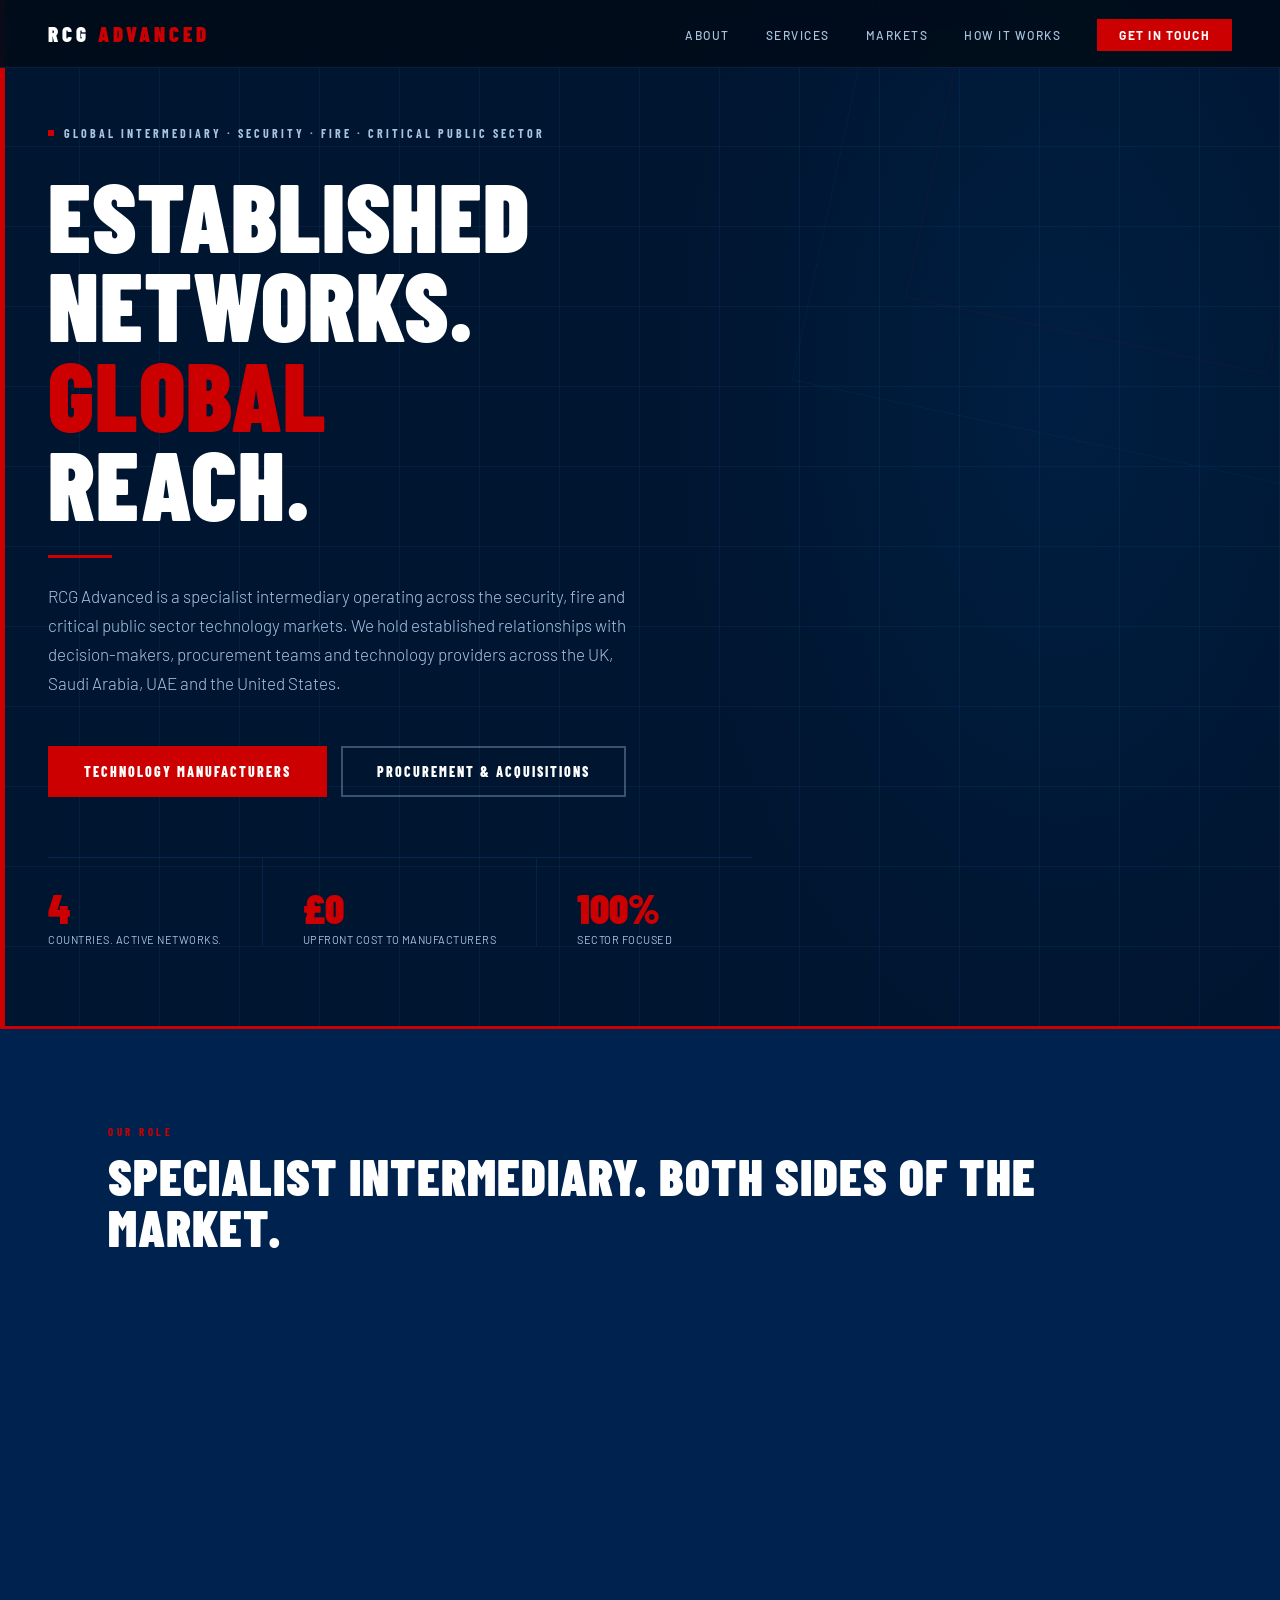
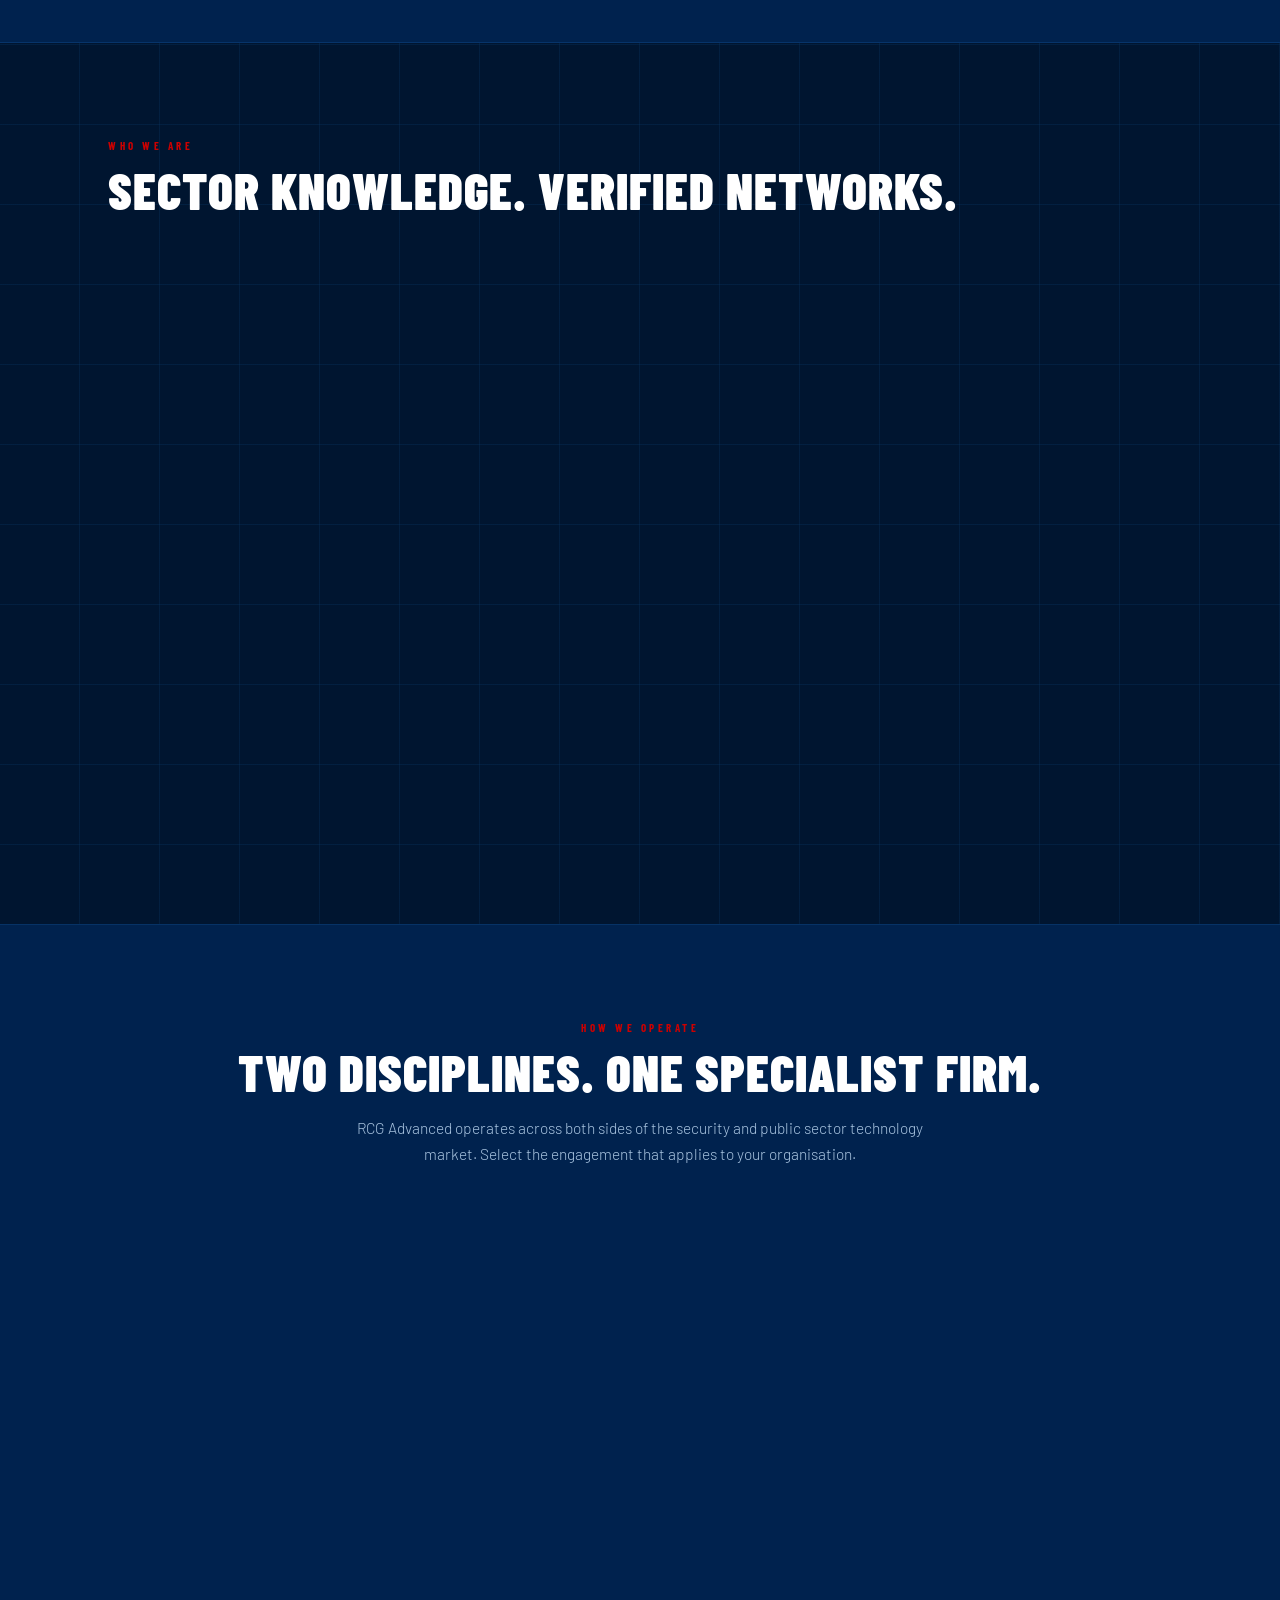
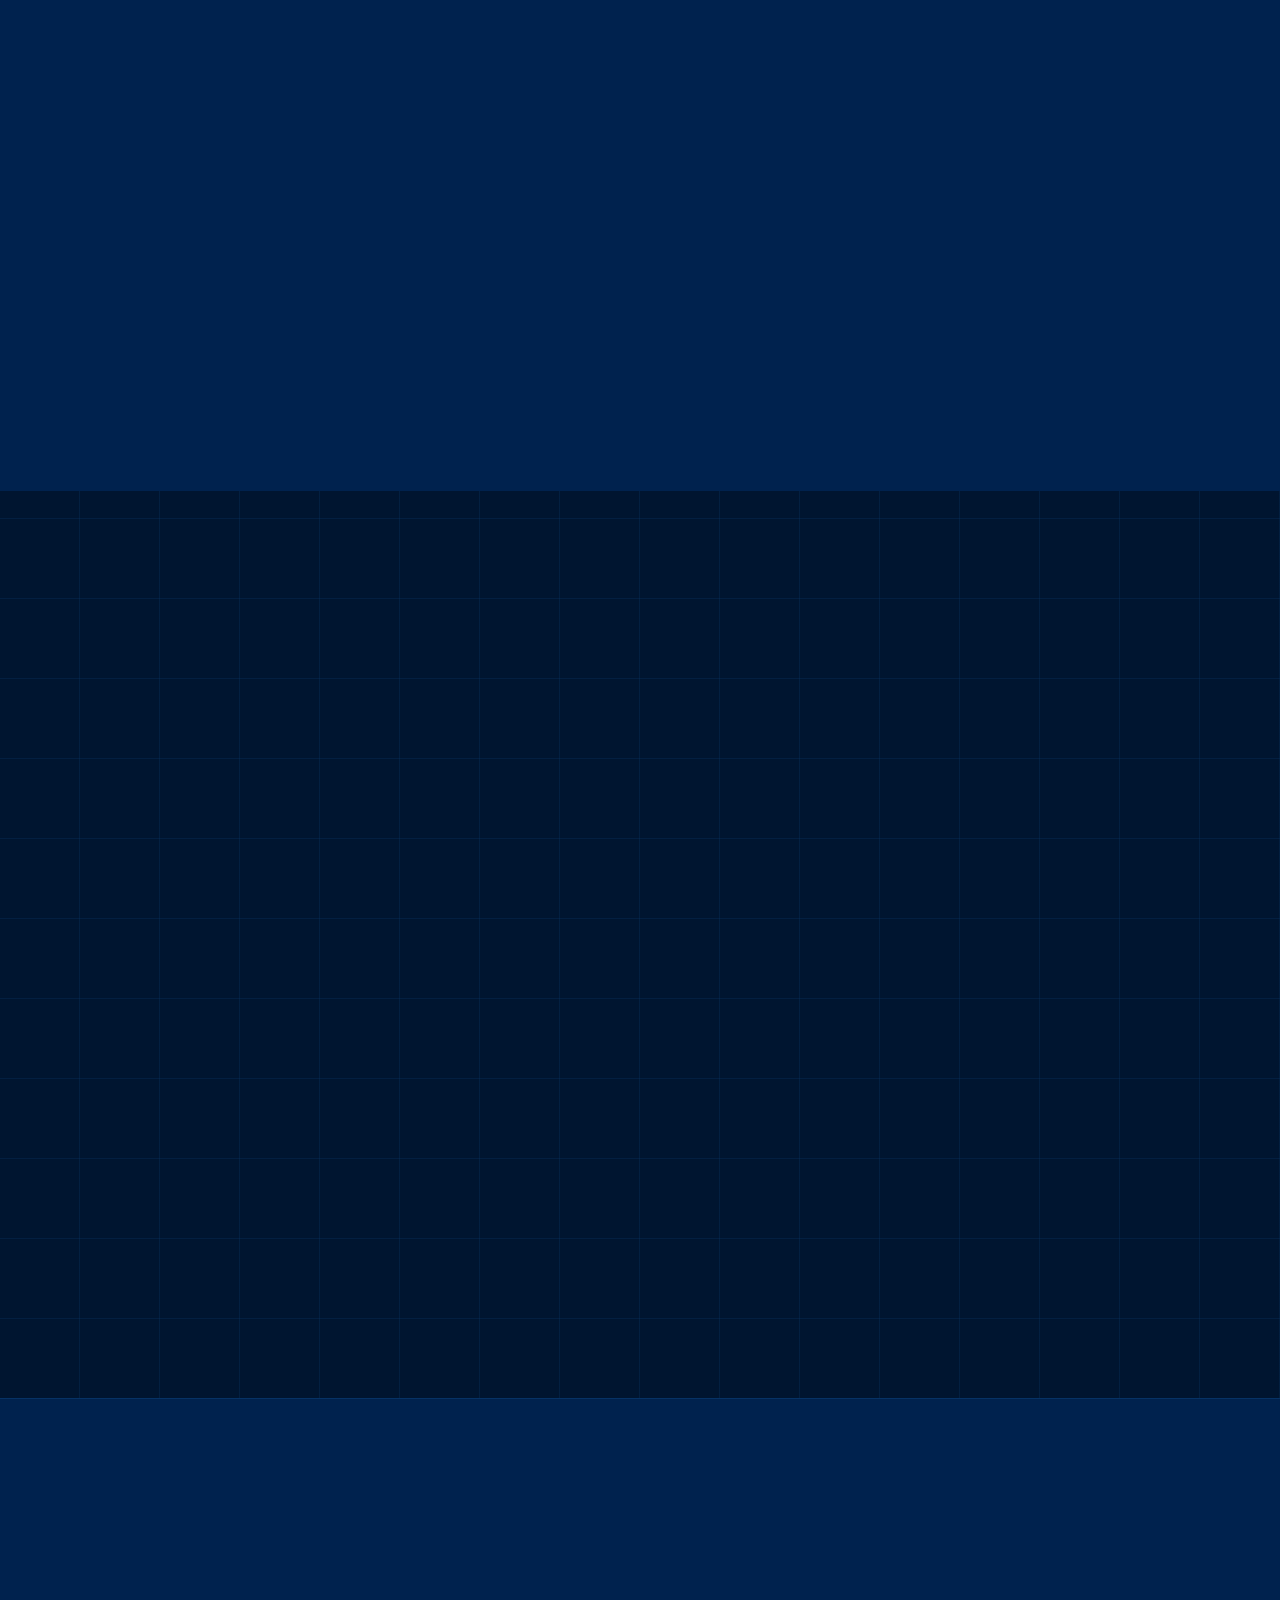
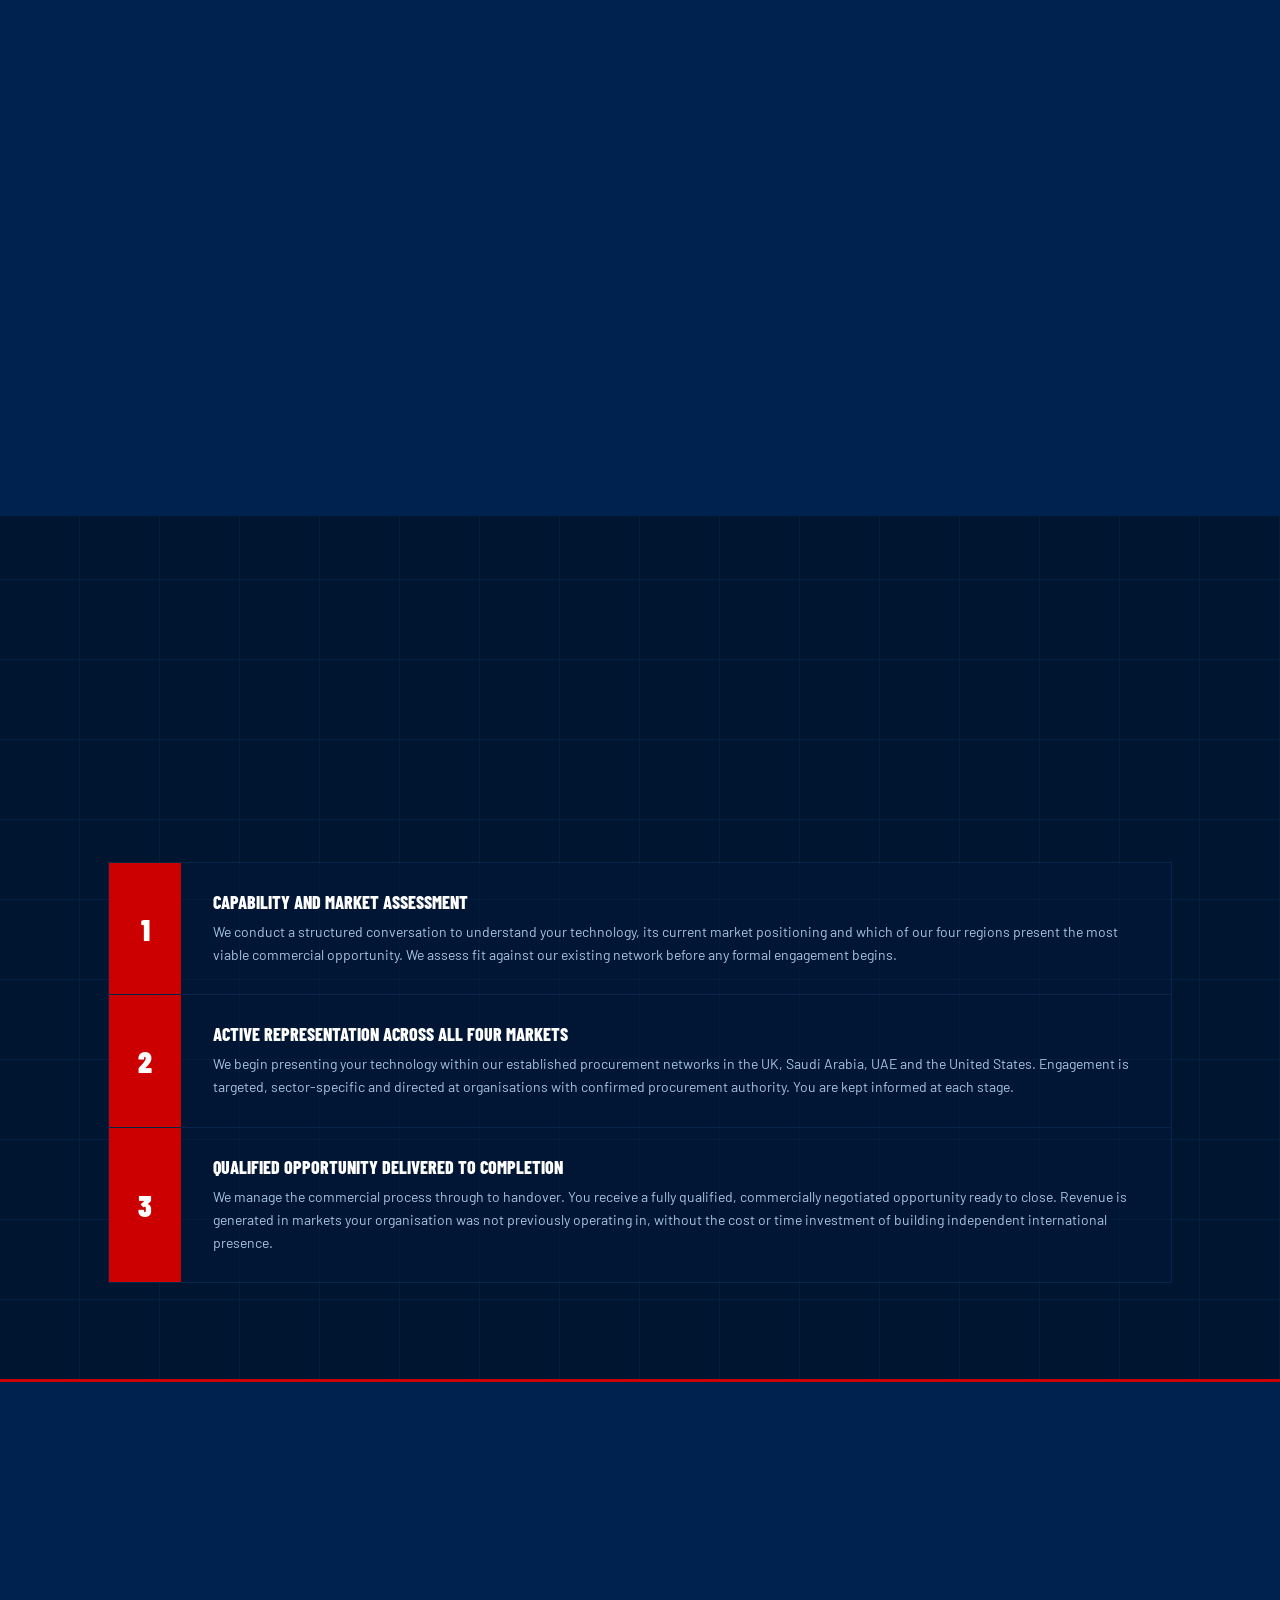
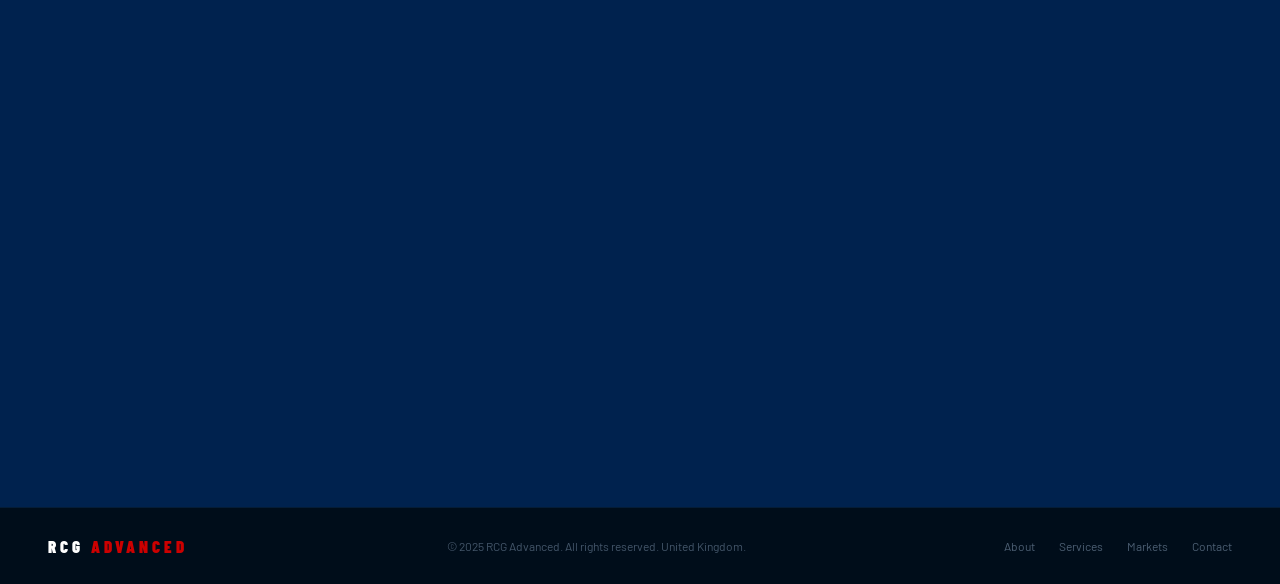
==== rcg-website/index.html @ c1bee882 "Add files via upload" ====
<!DOCTYPE html>
<html lang="en">
<head>
<meta charset="UTF-8">
<meta name="viewport" content="width=device-width, initial-scale=1.0">
<title>RCG Advanced — Homepage Preview</title>
<link rel="preconnect" href="https://fonts.googleapis.com">
<link href="https://fonts.googleapis.com/css2?family=Barlow+Condensed:wght@400;600;700;800;900&family=Barlow:ital,wght@0,300;0,400;0,500;0,600;1,300;1,400&display=swap" rel="stylesheet">
<style>
*, *::before, *::after { box-sizing: border-box; margin: 0; padding: 0; }
html { scroll-behavior: smooth; }
body {
  background: #001530;
  color: #fff;
  font-family: 'Barlow', sans-serif;
  font-weight: 400;
  overflow-x: hidden;
}

/* ─── GRID TEXTURE ─── */
.grid-bg {
  position: absolute; inset: 0; pointer-events: none; z-index: 0; overflow: hidden;
}
.grid-bg::before {
  content: '';
  position: absolute; inset: 0;
  background-image:
    repeating-linear-gradient(0deg, transparent, transparent 79px, rgba(10,58,107,0.28) 79px, rgba(10,58,107,0.28) 80px),
    repeating-linear-gradient(90deg, transparent, transparent 79px, rgba(10,58,107,0.28) 79px, rgba(10,58,107,0.28) 80px);
}

/* ─── NAV ─── */
nav {
  position: fixed; top: 0; left: 0; right: 0; z-index: 200;
  height: 68px;
  display: flex; align-items: center; justify-content: space-between;
  padding: 0 48px;
  background: rgba(0,12,26,0.92);
  backdrop-filter: blur(14px);
  border-bottom: 1px solid rgba(26,95,168,0.25);
}
.nav-logo {
  font-family: 'Barlow Condensed', sans-serif;
  font-weight: 900; font-size: 21px;
  letter-spacing: 4px; text-transform: uppercase;
  color: #fff; text-decoration: none;
}
.nav-logo em { color: #CC0000; font-style: normal; }
.nav-links { display: flex; gap: 36px; list-style: none; align-items: center; }
.nav-links a {
  color: #A8C4E0; font-size: 12px; font-weight: 500;
  letter-spacing: 1.5px; text-transform: uppercase;
  text-decoration: none; transition: color 0.2s;
}
.nav-links a:hover { color: #fff; }
.nav-links .cta-link {
  background: #CC0000; color: #fff !important;
  padding: 9px 22px; font-weight: 700;
  transition: background 0.2s !important;
}
.nav-links .cta-link:hover { background: #FF2020 !important; }

/* ─── HERO ─── */
#hero {
  position: relative; min-height: 100vh;
  display: flex; align-items: center;
  padding: 120px 48px 80px;
  overflow: hidden;
}
.hero-left-bar {
  position: absolute; top: 0; left: 0;
  width: 5px; height: 100%;
  background: #CC0000;
}
.hero-glow {
  position: absolute; top: -10%; right: -5%;
  width: 55%; height: 120%;
  background: radial-gradient(ellipse at 60% 40%, rgba(0,64,128,0.22) 0%, transparent 65%);
  pointer-events: none;
}
.hero-corner-box {
  position: absolute; top: -80px; right: -80px;
  width: 520px; height: 520px;
  border: 1px solid rgba(26,95,168,0.1);
  transform: rotate(12deg); pointer-events: none;
}
.hero-corner-box-2 {
  position: absolute; top: -30px; right: -30px;
  width: 370px; height: 370px;
  border: 1px solid rgba(204,0,0,0.09);
  transform: rotate(12deg); pointer-events: none;
}
.hero-content { position: relative; z-index: 2; max-width: 780px; }
.hero-eyebrow {
  display: inline-flex; align-items: center; gap: 10px;
  margin-bottom: 30px;
}
.eyebrow-dot { width: 6px; height: 6px; background: #CC0000; flex-shrink: 0; }
.eyebrow-text {
  font-family: 'Barlow Condensed', sans-serif;
  font-size: 12px; font-weight: 700;
  letter-spacing: 3px; text-transform: uppercase;
  color: #A8C4E0;
}
h1.hero-title {
  font-family: 'Barlow Condensed', sans-serif;
  font-weight: 900;
  font-size: clamp(56px, 7.5vw, 96px);
  line-height: 0.93; letter-spacing: 1px;
  text-transform: uppercase;
  margin-bottom: 28px;
}
h1.hero-title .accent { color: #CC0000; }
.hero-rule {
  width: 64px; height: 3px;
  background: #CC0000; margin-bottom: 24px;
}
.hero-sub {
  font-size: 17px; font-weight: 300;
  color: #A8C4E0; line-height: 1.7;
  max-width: 580px; margin-bottom: 48px;
}
.hero-ctas { display: flex; gap: 14px; flex-wrap: wrap; margin-bottom: 60px; }
.btn-red {
  background: #CC0000; color: #fff;
  padding: 15px 34px;
  font-family: 'Barlow Condensed', sans-serif;
  font-size: 14px; font-weight: 800;
  letter-spacing: 2px; text-transform: uppercase;
  text-decoration: none; display: inline-block;
  border: 2px solid #CC0000;
  transition: background 0.2s, transform 0.15s;
}
.btn-red:hover { background: #FF2020; border-color: #FF2020; transform: translateY(-2px); }
.btn-ghost {
  background: transparent; color: #fff;
  padding: 15px 34px;
  font-family: 'Barlow Condensed', sans-serif;
  font-size: 14px; font-weight: 800;
  letter-spacing: 2px; text-transform: uppercase;
  text-decoration: none; display: inline-block;
  border: 2px solid rgba(168,196,224,0.35);
  transition: border-color 0.2s, background 0.2s, transform 0.15s;
}
.btn-ghost:hover { border-color: #fff; background: rgba(255,255,255,0.06); transform: translateY(-2px); }
.hero-stats {
  display: flex; gap: 0;
  border-top: 1px solid rgba(26,95,168,0.25);
  padding-top: 0;
}
.hero-stat {
  padding: 28px 40px 0 0;
  margin-right: 40px;
  border-right: 1px solid rgba(26,95,168,0.2);
}
.hero-stat:last-child { border-right: none; }
.stat-val {
  font-family: 'Barlow Condensed', sans-serif;
  font-size: 42px; font-weight: 900;
  color: #CC0000; line-height: 1;
}
.stat-label {
  font-size: 11px; color: #A8C4E0;
  letter-spacing: 0.5px; margin-top: 5px;
  text-transform: uppercase;
}

/* ─── SECTION SHARED ─── */
section { position: relative; overflow: hidden; }
.wrap { max-width: 1160px; margin: 0 auto; padding: 96px 48px; position: relative; z-index: 2; }
.s-tag {
  font-family: 'Barlow Condensed', sans-serif;
  font-size: 11px; font-weight: 700;
  letter-spacing: 3.5px; text-transform: uppercase;
  color: #CC0000; margin-bottom: 12px;
}
.s-title {
  font-family: 'Barlow Condensed', sans-serif;
  font-weight: 900;
  font-size: clamp(34px, 4vw, 54px);
  line-height: 1; letter-spacing: 1px;
  text-transform: uppercase; margin-bottom: 18px;
}
.s-sub {
  font-size: 15.5px; font-weight: 300;
  color: #A8C4E0; line-height: 1.7;
  max-width: 620px;
}

/* ─── INTRO BAND ─── */
#intro {
  background: #00224E;
  border-top: 3px solid #CC0000;
  border-bottom: 1px solid rgba(26,95,168,0.3);
}
.intro-grid {
  display: grid; grid-template-columns: 1fr 1fr 1fr;
  gap: 0; margin-top: 48px;
}
.intro-block {
  padding: 0 40px 0 0;
  border-right: 1px solid rgba(26,95,168,0.2);
  margin-right: 40px;
}
.intro-block:last-child { border-right: none; margin-right: 0; padding-right: 0; }
.intro-block-num {
  font-family: 'Barlow Condensed', sans-serif;
  font-size: 11px; font-weight: 700;
  letter-spacing: 2px; color: #CC0000;
  margin-bottom: 10px;
}
.intro-block-title {
  font-family: 'Barlow Condensed', sans-serif;
  font-size: 19px; font-weight: 800;
  text-transform: uppercase; color: #fff;
  margin-bottom: 10px;
}
.intro-block-body {
  font-size: 14px; color: #A8C4E0; line-height: 1.7;
}

/* ─── WHO WE ARE ─── */
#about { background: #001530; }
.about-layout {
  display: grid; grid-template-columns: 1.1fr 0.9fr;
  gap: 72px; align-items: start; margin-top: 52px;
}
.about-body p {
  font-size: 15.5px; line-height: 1.8;
  color: #A8C4E0; margin-bottom: 20px;
}
.about-body p strong { color: #fff; font-weight: 600; }
.about-body .large-quote {
  font-family: 'Barlow Condensed', sans-serif;
  font-size: 26px; font-weight: 700;
  font-style: italic;
  color: #fff; line-height: 1.3;
  border-left: 4px solid #CC0000;
  padding-left: 20px; margin: 28px 0;
}
.about-pills { display: flex; flex-direction: column; gap: 14px; }
.pill {
  display: flex; align-items: center; gap: 0;
  background: rgba(0,32,80,0.55);
  border: 1px solid rgba(26,95,168,0.3);
  overflow: hidden;
}
.pill-bar { width: 5px; background: #CC0000; align-self: stretch; flex-shrink: 0; }
.pill-inner { padding: 16px 20px; }
.pill-title { font-size: 13px; font-weight: 700; color: #fff; margin-bottom: 4px; }
.pill-sub { font-size: 12px; color: #A8C4E0; line-height: 1.5; }

/* ─── AUDIENCE SPLIT ─── */
#audiences {
  background: #00224E;
  border-top: 1px solid rgba(26,95,168,0.25);
}
.audience-header { text-align: center; margin-bottom: 60px; }
.audience-header .s-sub { margin: 0 auto; text-align: center; }
.audience-cols {
  display: grid; grid-template-columns: 1fr 1fr; gap: 28px;
}
.aud-card {
  background: rgba(0,20,50,0.6);
  border: 1px solid rgba(26,95,168,0.3);
  position: relative; overflow: hidden;
  transition: border-color 0.3s, transform 0.25s;
}
.aud-card:hover { border-color: rgba(26,95,168,0.65); transform: translateY(-4px); }
.aud-card-top {
  padding: 36px 36px 28px;
  border-bottom: 1px solid rgba(26,95,168,0.2);
}
.aud-card-bar {
  position: absolute; top: 0; left: 0; right: 0;
  height: 4px; background: #CC0000;
}
.aud-label {
  font-family: 'Barlow Condensed', sans-serif;
  font-size: 10px; font-weight: 700;
  letter-spacing: 3px; text-transform: uppercase;
  color: #CC0000; margin-bottom: 12px;
}
.aud-title {
  font-family: 'Barlow Condensed', sans-serif;
  font-size: 30px; font-weight: 900;
  text-transform: uppercase; color: #fff;
  line-height: 1.05; margin-bottom: 14px;
}
.aud-desc { font-size: 14px; color: #A8C4E0; line-height: 1.7; }
.aud-card-bottom { padding: 28px 36px 36px; }
.aud-points { list-style: none; display: flex; flex-direction: column; gap: 12px; margin-bottom: 28px; }
.aud-points li {
  display: flex; gap: 12px; align-items: flex-start;
  font-size: 13.5px; color: #A8C4E0; line-height: 1.6;
}
.aud-points li::before {
  content: '';
  flex-shrink: 0; width: 5px; height: 5px;
  background: #CC0000; margin-top: 8px;
}
.aud-points li strong { color: #fff; font-weight: 600; }
.btn-red-sm {
  background: #CC0000; color: #fff;
  padding: 11px 26px;
  font-family: 'Barlow Condensed', sans-serif;
  font-size: 13px; font-weight: 800;
  letter-spacing: 2px; text-transform: uppercase;
  text-decoration: none; display: inline-block;
  transition: background 0.2s;
}
.btn-red-sm:hover { background: #FF2020; }

/* ─── COMPARISON ─── */
#compare { background: #001530; }
.compare-wrap { margin-top: 52px; }
.compare-head {
  display: grid; grid-template-columns: 1fr 1fr 1fr;
  border: 1px solid rgba(26,95,168,0.3);
  border-bottom: none;
}
.ch { padding: 14px 24px;
  font-family: 'Barlow Condensed', sans-serif;
  font-size: 13px; font-weight: 800;
  letter-spacing: 1px; text-transform: uppercase;
  border-right: 1px solid rgba(26,95,168,0.2);
}
.ch:last-child { border-right: none; }
.ch-blank  { background: rgba(0,20,50,0.4); }
.ch-direct { background: rgba(110,0,0,0.4); }
.ch-rcg    { background: rgba(0,48,100,0.6); }
.compare-row {
  display: grid; grid-template-columns: 1fr 1fr 1fr;
  border: 1px solid rgba(26,95,168,0.2);
  border-top: none;
}
.compare-row:nth-child(even) .cc { background: rgba(0,16,40,0.35); }
.cc {
  padding: 15px 24px;
  font-size: 13px; line-height: 1.55;
  border-right: 1px solid rgba(26,95,168,0.12);
  display: flex; align-items: center; gap: 10px;
  transition: background 0.15s;
}
.cc:last-child { border-right: none; }
.cc.topic   { color: #fff; font-weight: 600; font-size: 12.5px; }
.cc.bad     { color: #F08080; }
.cc.good    { color: #7DD87D; }
.x-icon     { color: #CC4444; font-size: 14px; font-weight: 900; flex-shrink: 0; }
.ok-icon    { color: #44AA55; font-size: 14px; font-weight: 900; flex-shrink: 0; }
.compare-footer {
  background: #CC0000;
  padding: 14px 24px;
  font-family: 'Barlow Condensed', sans-serif;
  font-size: 13px; font-weight: 700;
  font-style: italic; color: #fff;
  text-align: center;
  letter-spacing: 0.5px;
}

/* ─── MARKETS ─── */
#markets { background: #00224E; border-top: 1px solid rgba(26,95,168,0.25); }
.markets-row {
  display: grid; grid-template-columns: repeat(4,1fr); gap: 20px;
  margin-top: 52px;
}
.mkt {
  background: rgba(0,20,50,0.55);
  border: 1px solid rgba(26,95,168,0.28);
  padding: 32px 22px; text-align: center;
  position: relative; overflow: hidden;
  transition: border-color 0.3s, transform 0.25s;
}
.mkt:hover { border-color: rgba(26,95,168,0.6); transform: translateY(-5px); }
.mkt-line {
  position: absolute; top: 0; left: 0; right: 0; height: 3px;
}
.mkt.uk  .mkt-line { background: #CC0000; }
.mkt.sa  .mkt-line { background: #D4A017; }
.mkt.uae .mkt-line { background: #00A896; }
.mkt.us  .mkt-line { background: #4472C4; }
.mkt-flag { font-size: 42px; margin-bottom: 14px; display: block; }
.mkt-name {
  font-family: 'Barlow Condensed', sans-serif;
  font-size: 15px; font-weight: 900;
  letter-spacing: 2px; text-transform: uppercase;
  color: #fff; margin-bottom: 8px;
}
.mkt-rule { width: 36px; height: 2px; margin: 0 auto 16px; }
.mkt.uk  .mkt-rule { background: #CC0000; }
.mkt.sa  .mkt-rule { background: #D4A017; }
.mkt.uae .mkt-rule { background: #00A896; }
.mkt.us  .mkt-rule { background: #4472C4; }
.mkt-stat {
  font-size: 22px; font-weight: 800;
  font-family: 'Barlow Condensed', sans-serif;
  color: #fff; margin-bottom: 4px;
}
.mkt-stat-label { font-size: 11px; color: #A8C4E0; margin-bottom: 16px; }
.mkt-items { list-style: none; display: flex; flex-direction: column; gap: 7px; }
.mkt-items li { font-size: 11.5px; color: #A8C4E0; line-height: 1.45; }

/* ─── HOW IT WORKS ─── */
#how { background: #001530; }
.how-tabs {
  display: flex; gap: 0;
  border: 1px solid rgba(26,95,168,0.35);
  width: fit-content; margin-top: 40px; margin-bottom: 48px;
}
.how-tab {
  padding: 12px 30px;
  font-family: 'Barlow Condensed', sans-serif;
  font-size: 13px; font-weight: 800;
  letter-spacing: 2px; text-transform: uppercase;
  background: transparent; color: #A8C4E0;
  border: none; cursor: pointer;
  transition: background 0.2s, color 0.2s;
}
.how-tab.active { background: #CC0000; color: #fff; }
.how-tab:not(.active):hover { background: rgba(26,95,168,0.2); color: #fff; }
.how-panel { display: none; }
.how-panel.active { display: flex; flex-direction: column; gap: 0; }
.how-step {
  display: flex; align-items: stretch;
  border: 1px solid rgba(26,95,168,0.22);
  border-top: none; transition: border-color 0.2s;
}
.how-step:first-child { border-top: 1px solid rgba(26,95,168,0.22); }
.how-step:hover { border-color: rgba(26,95,168,0.5); }
.how-step-num {
  width: 72px; flex-shrink: 0;
  background: #CC0000;
  display: flex; align-items: center; justify-content: center;
  font-family: 'Barlow Condensed', sans-serif;
  font-size: 30px; font-weight: 900; color: #fff;
}
.how-step-body {
  padding: 28px 32px;
  background: rgba(0,24,58,0.45); flex: 1;
}
.how-step-title {
  font-family: 'Barlow Condensed', sans-serif;
  font-size: 18px; font-weight: 800;
  text-transform: uppercase; color: #fff;
  margin-bottom: 7px;
}
.how-step-text { font-size: 14px; color: #A8C4E0; line-height: 1.65; }

/* ─── CONTACT STRIP ─── */
#contact {
  background: #00224E;
  border-top: 3px solid #CC0000;
}
.contact-inner {
  display: grid; grid-template-columns: 1fr 1fr;
  gap: 80px; align-items: start;
}
.contact-left h2 {
  font-family: 'Barlow Condensed', sans-serif;
  font-size: 44px; font-weight: 900;
  text-transform: uppercase; line-height: 1;
  margin-bottom: 16px;
}
.contact-left p {
  font-size: 15px; color: #A8C4E0;
  line-height: 1.7; margin-bottom: 28px;
  max-width: 420px;
}
.contact-detail {
  display: flex; gap: 12px; align-items: center;
  margin-bottom: 10px; font-size: 14px; color: #A8C4E0;
}
.contact-detail strong { color: #fff; font-weight: 600; min-width: 52px; }
.contact-detail a { color: #A8C4E0; text-decoration: none; }
.contact-detail a:hover { color: #fff; }
.contact-form { display: flex; flex-direction: column; gap: 14px; }
.form-row { display: grid; grid-template-columns: 1fr 1fr; gap: 14px; }
label {
  display: block;
  font-size: 10px; font-weight: 700;
  letter-spacing: 2px; text-transform: uppercase;
  color: #A8C4E0; margin-bottom: 6px;
}
input, select, textarea {
  width: 100%;
  background: rgba(0,20,50,0.7);
  border: 1px solid rgba(26,95,168,0.35);
  color: #fff; padding: 12px 16px;
  font-family: 'Barlow', sans-serif; font-size: 14px;
  outline: none; transition: border-color 0.2s;
}
input:focus, select:focus, textarea:focus { border-color: rgba(26,95,168,0.75); }
select { appearance: none; cursor: pointer; }
select option { background: #001530; }
textarea { resize: vertical; min-height: 100px; }
.form-submit {
  background: #CC0000; color: #fff; border: none; cursor: pointer;
  padding: 14px 36px;
  font-family: 'Barlow Condensed', sans-serif;
  font-size: 14px; font-weight: 800;
  letter-spacing: 2px; text-transform: uppercase;
  transition: background 0.2s; align-self: flex-start;
  margin-top: 4px;
}
.form-submit:hover { background: #FF2020; }
.form-note { font-size: 11px; color: rgba(168,196,224,0.5); line-height: 1.5; margin-top: 2px; }

/* ─── FOOTER ─── */
footer {
  background: #000D1A;
  border-top: 1px solid rgba(26,95,168,0.2);
  padding: 28px 48px;
  display: flex; align-items: center; justify-content: space-between;
  flex-wrap: wrap; gap: 16px;
}
.footer-logo {
  font-family: 'Barlow Condensed', sans-serif;
  font-weight: 900; font-size: 17px;
  letter-spacing: 4px; color: #fff;
}
.footer-logo em { color: #CC0000; font-style: normal; }
.footer-copy { font-size: 12px; color: rgba(168,196,224,0.4); }
.footer-links { display: flex; gap: 24px; }
.footer-links a { font-size: 12px; color: rgba(168,196,224,0.45); text-decoration: none; }
.footer-links a:hover { color: #A8C4E0; }

/* ─── SCROLL REVEAL ─── */
.reveal { opacity: 0; transform: translateY(24px); transition: opacity 0.6s ease, transform 0.6s ease; }
.reveal.in { opacity: 1; transform: translateY(0); }
.d1 { transition-delay: 0.08s; }
.d2 { transition-delay: 0.16s; }
.d3 { transition-delay: 0.24s; }
.d4 { transition-delay: 0.32s; }
.d5 { transition-delay: 0.40s; }

/* ─── RESPONSIVE ─── */
@media (max-width: 900px) {
  nav { padding: 0 20px; }
  .nav-links { display: none; }
  .wrap { padding: 64px 24px; }
  .about-layout, .contact-inner { grid-template-columns: 1fr; gap: 40px; }
  .audience-cols { grid-template-columns: 1fr; }
  .compare-head, .compare-row { font-size: 12px; }
  .markets-row { grid-template-columns: 1fr 1fr; }
  .intro-grid { grid-template-columns: 1fr; gap: 32px; }
  .form-row { grid-template-columns: 1fr; }
  .hero-stats { gap: 0; flex-wrap: wrap; }
  .hero-stat { padding: 20px 24px 0 0; margin-right: 24px; }
}
</style>
</head>
<body>

<!-- NAV -->
<nav>
  <a href="#hero" class="nav-logo">RCG <em>ADVANCED</em></a>
  <ul class="nav-links">
    <li><a href="#about">About</a></li>
    <li><a href="#audiences">Services</a></li>
    <li><a href="#markets">Markets</a></li>
    <li><a href="#how">How It Works</a></li>
    <li><a href="#contact" class="cta-link">Get In Touch</a></li>
  </ul>
</nav>

<!-- ═══ HERO ═══════════════════════════════════════════════════════════════ -->
<section id="hero">
  <div class="grid-bg"></div>
  <div class="hero-left-bar"></div>
  <div class="hero-glow"></div>
  <div class="hero-corner-box"></div>
  <div class="hero-corner-box-2"></div>
  <div class="hero-content">
    <div class="hero-eyebrow">
      <div class="eyebrow-dot"></div>
      <span class="eyebrow-text">Global Intermediary · Security · Fire · Critical Public Sector</span>
    </div>
    <h1 class="hero-title">
      ESTABLISHED<br>
      NETWORKS.<br>
      <span class="accent">GLOBAL</span><br>
      REACH.
    </h1>
    <div class="hero-rule"></div>
    <p class="hero-sub">
      RCG Advanced is a specialist intermediary operating across the security, fire and critical public sector technology markets. We hold established relationships with decision-makers, procurement teams and technology providers across the UK, Saudi Arabia, UAE and the United States.
    </p>
    <div class="hero-ctas">
      <a href="#audiences" class="btn-red">Technology Manufacturers</a>
      <a href="#audiences" class="btn-ghost">Procurement &amp; Acquisitions</a>
    </div>
    <div class="hero-stats">
      <div class="hero-stat">
        <div class="stat-val">4</div>
        <div class="stat-label">Countries. Active Networks.</div>
      </div>
      <div class="hero-stat">
        <div class="stat-val">£0</div>
        <div class="stat-label">Upfront Cost to Manufacturers</div>
      </div>
      <div class="hero-stat">
        <div class="stat-val">100%</div>
        <div class="stat-label">Sector Focused</div>
      </div>
    </div>
  </div>
</section>

<!-- ═══ INTRO BAND ═══════════════════════════════════════════════════════════ -->
<section id="intro">
  <div class="wrap">
    <div class="s-tag">Our Role</div>
    <div class="s-title">Specialist Intermediary. Both Sides of the Market.</div>
    <div class="intro-grid">
      <div class="intro-block reveal">
        <div class="intro-block-num">01</div>
        <div class="intro-block-title">Technology Manufacturers</div>
        <div class="intro-block-body">We take your product into established procurement networks across four countries. Commission only, no upfront cost. You gain qualified access to markets that typically take years to penetrate independently. We carry the cost of entry. You receive the revenue.</div>
      </div>
      <div class="intro-block reveal d1">
        <div class="intro-block-num">02</div>
        <div class="intro-block-title">Procurement and Acquisitions</div>
        <div class="intro-block-body">We provide independent technology intelligence for organisations procuring in the security, fire and critical public sector space. We source from a vetted global network, provide comparative analysis and negotiate commercial terms. You make the final decision with complete visibility of the market.</div>
      </div>
      <div class="intro-block reveal d2">
        <div class="intro-block-num">03</div>
        <div class="intro-block-title">This Sector Only</div>
        <div class="intro-block-body">Security, fire and rescue, emergency services and critical public sector infrastructure. These are not adjacent markets we serve on the side. They are the only markets we operate in. Our networks, our knowledge and our commercial relationships are built entirely within this space.</div>
      </div>
    </div>
  </div>
</section>

<!-- ═══ ABOUT ═══════════════════════════════════════════════════════════════ -->
<section id="about">
  <div class="grid-bg"></div>
  <div class="wrap">
    <div class="s-tag">Who We Are</div>
    <div class="s-title">Sector Knowledge. Verified Networks.</div>
    <div class="about-layout">
      <div class="about-body reveal">
        <p>
          <strong>RCG Advanced is a specialist technology intermediary</strong> operating exclusively within the security, fire, emergency services and critical public sector markets. We maintain active commercial relationships with procurement decision-makers, technology manufacturers and government-adjacent organisations across the United Kingdom, Saudi Arabia, the UAE and the United States.
        </p>
        <div class="large-quote">
          "Access to these markets is not built through advertising. It is built through trust, sector knowledge and years of relationship development."
        </div>
        <p>
          Procurement in this sector operates differently. Decisions involve compliance obligations, security classifications and extended approval chains. Buyers do not respond to cold product pitches. Vendors do not gain access through standard distribution. Understanding these dynamics is fundamental to operating effectively here.
        </p>
        <p>
          We exist at this intersection. Our role is to move qualified technology through established networks efficiently, representing the interests of both sides throughout the commercial process.
        </p>
      </div>
      <div class="about-pills reveal d1">
        <div class="pill">
          <div class="pill-bar"></div>
          <div class="pill-inner">
            <div class="pill-title">No Upfront Commercial Risk</div>
            <div class="pill-sub">Technology manufacturers engage on a pure commission basis. We carry the cost of market entry.</div>
          </div>
        </div>
        <div class="pill">
          <div class="pill-bar"></div>
          <div class="pill-inner">
            <div class="pill-title">Four Countries. Established Access.</div>
            <div class="pill-sub">UK, Saudi Arabia, UAE and the United States. Active commercial networks in all four, maintained and developed continuously.</div>
          </div>
        </div>
        <div class="pill">
          <div class="pill-bar"></div>
          <div class="pill-inner">
            <div class="pill-title">Exclusive Sector Focus</div>
            <div class="pill-sub">Security, fire, emergency services and critical public sector. Every relationship, every contact, every engagement is within this space.</div>
          </div>
        </div>
        <div class="pill">
          <div class="pill-bar"></div>
          <div class="pill-inner">
            <div class="pill-title">Commercial Negotiation Included</div>
            <div class="pill-sub">We negotiate on behalf of buyers using multi-market volume leverage. Procurement teams receive terms that are not available through direct vendor engagement.</div>
          </div>
        </div>
      </div>
    </div>
  </div>
</section>

<!-- ═══ AUDIENCES ═════════════════════════════════════════════════════════════ -->
<section id="audiences">
  <div class="wrap">
    <div class="audience-header">
      <div class="s-tag">How We Operate</div>
      <div class="s-title">Two Disciplines. One Specialist Firm.</div>
      <p class="s-sub">RCG Advanced operates across both sides of the security and public sector technology market. Select the engagement that applies to your organisation.</p>
    </div>
    <div class="audience-cols">

      <!-- PARTNER CARD -->
      <div class="aud-card reveal">
        <div class="aud-card-bar"></div>
        <div class="aud-card-top">
          <div class="aud-label">Technology Manufacturers</div>
          <div class="aud-title">Market Access<br>Without the Cost</div>
          <div class="aud-desc">
            We introduce your technology to qualified procurement contacts across four countries using established sector networks. Engagement is commission only. No upfront fees, no retainers, no exclusivity. You receive access to markets that typically require years of relationship development to penetrate independently.
          </div>
        </div>
        <div class="aud-card-bottom">
          <ul class="aud-points">
            <li><strong>Commission-only engagement.</strong> No commercial outlay until a transaction completes.</li>
            <li><strong>Four-country coverage from the outset.</strong> UK, Saudi Arabia, UAE and the United States. All active, all networked.</li>
            <li><strong>Qualified introductions only.</strong> We engage organisations that have verified procurement authority and sector fit.</li>
            <li><strong>Continuous active representation.</strong> Your technology is presented within our established networks on an ongoing basis, not on request.</li>
            <li><strong>No exclusivity required.</strong> Your existing sales operation continues without restriction.</li>
          </ul>
          <a href="#contact" class="btn-red-sm">Discuss Representation</a>
        </div>
      </div>

      <!-- BUYER CARD -->
      <div class="aud-card reveal d1">
        <div class="aud-card-bar"></div>
        <div class="aud-card-top">
          <div class="aud-label">Procurement &amp; Acquisitions</div>
          <div class="aud-title">Independent Intelligence.<br>Negotiated Terms.</div>
          <div class="aud-desc">
            We provide procurement teams with independent technology intelligence, comparative market analysis and commercial negotiation across the security, fire and critical public sector space. You receive structured recommendations from a verified global network, with terms negotiated on your behalf.
          </div>
        </div>
        <div class="aud-card-bottom">
          <ul class="aud-points">
            <li><strong>No vendor affiliation.</strong> We carry no product obligation and receive no manufacturer incentive to recommend one solution over another.</li>
            <li><strong>Commercially negotiated pricing.</strong> We leverage multi-market volume to secure terms that are not accessible through direct procurement.</li>
            <li><strong>Verified technology.</strong> Every solution we present has been assessed for operational capability, commercial stability and sector suitability.</li>
            <li><strong>Fully managed process.</strong> From requirements definition through to contract execution and delivery. Single point of accountability throughout.</li>
            <li><strong>Global technology access.</strong> Solutions operating in four markets, including technology not yet available through conventional UK or regional supply chains.</li>
          </ul>
          <a href="#contact" class="btn-red-sm">Submit a Requirement</a>
        </div>
      </div>

    </div>
  </div>
</section>

<!-- ═══ COMPARISON ════════════════════════════════════════════════════════════ -->
<section id="compare">
  <div class="grid-bg"></div>
  <div class="wrap">
    <div class="s-tag reveal">Direct vs. Intermediary</div>
    <div class="s-title reveal">The Commercial Case for Independent Representation</div>
    <p class="s-sub reveal" style="margin-bottom:0;">For procurement teams in this sector, the difference between direct vendor engagement and working through an independent intermediary is not marginal.</p>
    <div class="compare-wrap reveal d1">
      <div class="compare-head">
        <div class="ch ch-blank"></div>
        <div class="ch ch-direct">Direct Vendor Engagement</div>
        <div class="ch ch-rcg">Through RCG Advanced</div>
      </div>
      <div class="compare-row">
        <div class="cc topic">Commercial Terms</div>
        <div class="cc bad"><span class="x-icon">✗</span> Published list pricing. No leverage to negotiate.</div>
        <div class="cc good"><span class="ok-icon">✓</span> Multi-market volume negotiation. Improved terms not available through direct procurement.</div>
      </div>
      <div class="compare-row">
        <div class="cc topic">Representation</div>
        <div class="cc bad"><span class="x-icon">✗</span> Vendor's commercial team operates in the vendor's interest.</div>
        <div class="cc good"><span class="ok-icon">✓</span> We act in the buyer's interest throughout. Our obligation is to the outcome, not the sale.</div>
      </div>
      <div class="compare-row">
        <div class="cc topic">Market Intelligence</div>
        <div class="cc bad"><span class="x-icon">✗</span> Single-vendor perspective. No comparative view of available solutions.</div>
        <div class="cc good"><span class="ok-icon">✓</span> Cross-market analysis across a verified network of four countries. Full comparative view.</div>
      </div>
      <div class="compare-row">
        <div class="cc topic">Process Management</div>
        <div class="cc bad"><span class="x-icon">✗</span> Procurement team carries the full burden of evaluation, compliance and negotiation.</div>
        <div class="cc good"><span class="ok-icon">✓</span> Fully managed from requirements definition to contract execution. Single point of accountability.</div>
      </div>
      <div class="compare-row">
        <div class="cc topic">Post-Contract</div>
        <div class="cc bad"><span class="x-icon">✗</span> Accountability diminishes after signature. Escalation goes to a vendor support function.</div>
        <div class="cc good"><span class="ok-icon">✓</span> We remain the point of escalation. Our reputation is tied to every introduction we make.</div>
      </div>
      <div class="compare-footer">Independent representation. Negotiated commercial terms. Fully managed process. No additional cost to the procurement organisation.</div>
    </div>
  </div>
</section>

<!-- ═══ MARKETS ═══════════════════════════════════════════════════════════════ -->
<section id="markets">
  <div class="wrap">
    <div class="s-tag reveal">Where We Operate</div>
    <div class="s-title reveal">Four Countries. Active Commercial Networks.</div>
    <p class="s-sub reveal" style="margin-bottom:0;">Our relationships in each market are not theoretical. They are maintained through continuous engagement with procurement contacts, government-adjacent organisations and security technology operators across all four regions.</p>
    <div class="markets-row">
      <div class="mkt uk reveal">
        <div class="mkt-line"></div>
        <span class="mkt-flag">🇬🇧</span>
        <div class="mkt-name">United Kingdom</div>
        <div class="mkt-rule"></div>
        <div class="mkt-stat">£8.9B</div>
        <div class="mkt-stat-label">Private Security Market</div>
        <ul class="mkt-items">
          <li>10,665 licensed security operators</li>
          <li>46 fire and rescue services</li>
          <li>Home market. Deepest network.</li>
        </ul>
      </div>
      <div class="mkt sa reveal d1">
        <div class="mkt-line"></div>
        <span class="mkt-flag">🇸🇦</span>
        <div class="mkt-name">Saudi Arabia</div>
        <div class="mkt-rule"></div>
        <div class="mkt-stat">SAR 35B</div>
        <div class="mkt-stat-label">Public Safety Investment</div>
        <ul class="mkt-items">
          <li>Vision 2030 infrastructure programme</li>
          <li>Major government procurement cycles</li>
          <li>High-value public safety contracts</li>
        </ul>
      </div>
      <div class="mkt uae reveal d2">
        <div class="mkt-line"></div>
        <span class="mkt-flag">🇦🇪</span>
        <div class="mkt-name">UAE</div>
        <div class="mkt-rule"></div>
        <div class="mkt-stat">AED 23B</div>
        <div class="mkt-stat-label">Security and Smart Infrastructure</div>
        <ul class="mkt-items">
          <li>Dubai and Abu Dhabi smart city projects</li>
          <li>Major emergency services investment</li>
          <li>Critical infrastructure development</li>
        </ul>
      </div>
      <div class="mkt us reveal d3">
        <div class="mkt-line"></div>
        <span class="mkt-flag">🇺🇸</span>
        <div class="mkt-name">United States</div>
        <div class="mkt-rule"></div>
        <div class="mkt-stat">$55B</div>
        <div class="mkt-stat-label">Commercial Security Market</div>
        <ul class="mkt-items">
          <li>15,000+ private security operators</li>
          <li>Fast-moving adoption environment</li>
          <li>Insurance and compliance driven</li>
        </ul>
      </div>
    </div>
  </div>
</section>

<!-- ═══ HOW IT WORKS ══════════════════════════════════════════════════════════ -->
<section id="how">
  <div class="grid-bg"></div>
  <div class="wrap">
    <div class="s-tag reveal">Engagement Process</div>
    <div class="s-title reveal">How We Work</div>
    <p class="s-sub reveal">Structured, transparent and built around a defined outcome from the first conversation.</p>
    <div class="how-tabs reveal d1">
      <button class="how-tab active" onclick="switchTab('partners')">Technology Manufacturers</button>
      <button class="how-tab" onclick="switchTab('buyers')">Procurement &amp; Acquisitions</button>
    </div>

    <div id="tab-partners" class="how-panel active">
      <div class="how-step">
        <div class="how-step-num">1</div>
        <div class="how-step-body">
          <div class="how-step-title">Capability and Market Assessment</div>
          <div class="how-step-text">We conduct a structured conversation to understand your technology, its current market positioning and which of our four regions present the most viable commercial opportunity. We assess fit against our existing network before any formal engagement begins.</div>
        </div>
      </div>
      <div class="how-step">
        <div class="how-step-num">2</div>
        <div class="how-step-body">
          <div class="how-step-title">Active Representation Across All Four Markets</div>
          <div class="how-step-text">We begin presenting your technology within our established procurement networks in the UK, Saudi Arabia, UAE and the United States. Engagement is targeted, sector-specific and directed at organisations with confirmed procurement authority. You are kept informed at each stage.</div>
        </div>
      </div>
      <div class="how-step">
        <div class="how-step-num">3</div>
        <div class="how-step-body">
          <div class="how-step-title">Qualified Opportunity Delivered to Completion</div>
          <div class="how-step-text">We manage the commercial process through to handover. You receive a fully qualified, commercially negotiated opportunity ready to close. Revenue is generated in markets your organisation was not previously operating in, without the cost or time investment of building independent international presence.</div>
        </div>
      </div>
    </div>

    <div id="tab-buyers" class="how-panel">
      <div class="how-step">
        <div class="how-step-num">1</div>
        <div class="how-step-body">
          <div class="how-step-title">Requirements Definition</div>
          <div class="how-step-text">We conduct a structured intake to establish your operational requirement, compliance environment, procurement constraints and timeline. This is not a sales conversation. It is the foundation of a properly scoped technology search.</div>
        </div>
      </div>
      <div class="how-step">
        <div class="how-step-num">2</div>
        <div class="how-step-body">
          <div class="how-step-title">Market Search and Independent Analysis</div>
          <div class="how-step-text">We search our verified network across four countries, assess the available solutions against your defined requirement and provide a structured comparative analysis. Every option presented has been assessed for operational capability, financial stability and sector suitability. You receive an independent view, not a curated sales list.</div>
        </div>
      </div>
      <div class="how-step">
        <div class="how-step-num">3</div>
        <div class="how-step-body">
          <div class="how-step-title">Commercial Negotiation and Contract Management</div>
          <div class="how-step-text">We negotiate commercial terms on your behalf using cross-market volume leverage that direct procurement cannot replicate. Once terms are agreed, we manage the contract process and remain the point of accountability through to operational delivery and beyond.</div>
        </div>
      </div>
    </div>

  </div>
</section>

<!-- ═══ CONTACT ════════════════════════════════════════════════════════════════ -->
<section id="contact">
  <div class="wrap">
    <div class="contact-inner">
      <div class="contact-left reveal">
        <div class="s-tag">Make an Enquiry</div>
        <h2>BEGIN AN<br>ENGAGEMENT</h2>
        <p>Whether you are a technology manufacturer seeking access to established procurement networks, or an organisation with a defined technology requirement, the process begins with a direct conversation. Submit your details and we will respond within one business day.</p>
        <div class="contact-detail">
          <strong>Email</strong>
          <a href="/cdn-cgi/l/email-protection#197a6b78707e596b7a7e787d6f78777a7c7d377a7674"><span class="__cf_email__" data-cfemail="cfacbdaea6a88fbdaca8aeabb9aea1acaaabe1aca0a2">[email&#160;protected]</span></a>
        </div>
        <div class="contact-detail">
          <strong>Web</strong>
          <span>rcgadvanced.com</span>
        </div>
        <div class="contact-detail">
          <strong>Based</strong>
          <span>United Kingdom</span>
        </div>
      </div>
      <div class="contact-form reveal d1">
        <div class="form-row">
          <div>
            <label>First Name</label>
            <input type="text" placeholder="First name">
          </div>
          <div>
            <label>Last Name</label>
            <input type="text" placeholder="Last name">
          </div>
        </div>
        <div>
          <label>Email Address</label>
          <input type="email" placeholder="your@organisation.com">
        </div>
        <div>
          <label>Organisation</label>
          <input type="text" placeholder="Organisation name">
        </div>
        <div>
          <label>Nature of Enquiry</label>
          <select>
            <option value="">Select</option>
            <option>Technology manufacturer seeking market representation</option>
            <option>Procurement or acquisitions requirement</option>
            <option>Other</option>
          </select>
        </div>
        <div>
          <label>Brief Description of Your Requirement</label>
          <textarea placeholder="Outline your technology, operational requirement or the nature of your enquiry..."></textarea>
        </div>
        <button class="form-submit">Submit Enquiry</button>
        <p class="form-note">All enquiries are responded to within one business day. Your information is held in strict confidence and will not be shared with any third party.</p>
      </div>
    </div>
  </div>
</section>

<!-- ═══ FOOTER ════════════════════════════════════════════════════════════════ -->
<footer>
  <div class="footer-logo">RCG <em>ADVANCED</em></div>
  <div class="footer-copy">© 2025 RCG Advanced. All rights reserved. United Kingdom.</div>
  <div class="footer-links">
    <a href="#about">About</a>
    <a href="#audiences">Services</a>
    <a href="#markets">Markets</a>
    <a href="#contact">Contact</a>
  </div>
</footer>

<script data-cfasync="false" src="/cdn-cgi/scripts/5c5dd728/cloudflare-static/email-decode.min.js"></script><script>
// Tab toggle
function switchTab(tab) {
  document.querySelectorAll('.how-tab').forEach(t => t.classList.remove('active'));
  document.querySelectorAll('.how-panel').forEach(p => p.classList.remove('active'));
  document.getElementById('tab-' + tab).classList.add('active');
  event.target.classList.add('active');
}

// Scroll reveal
const observer = new
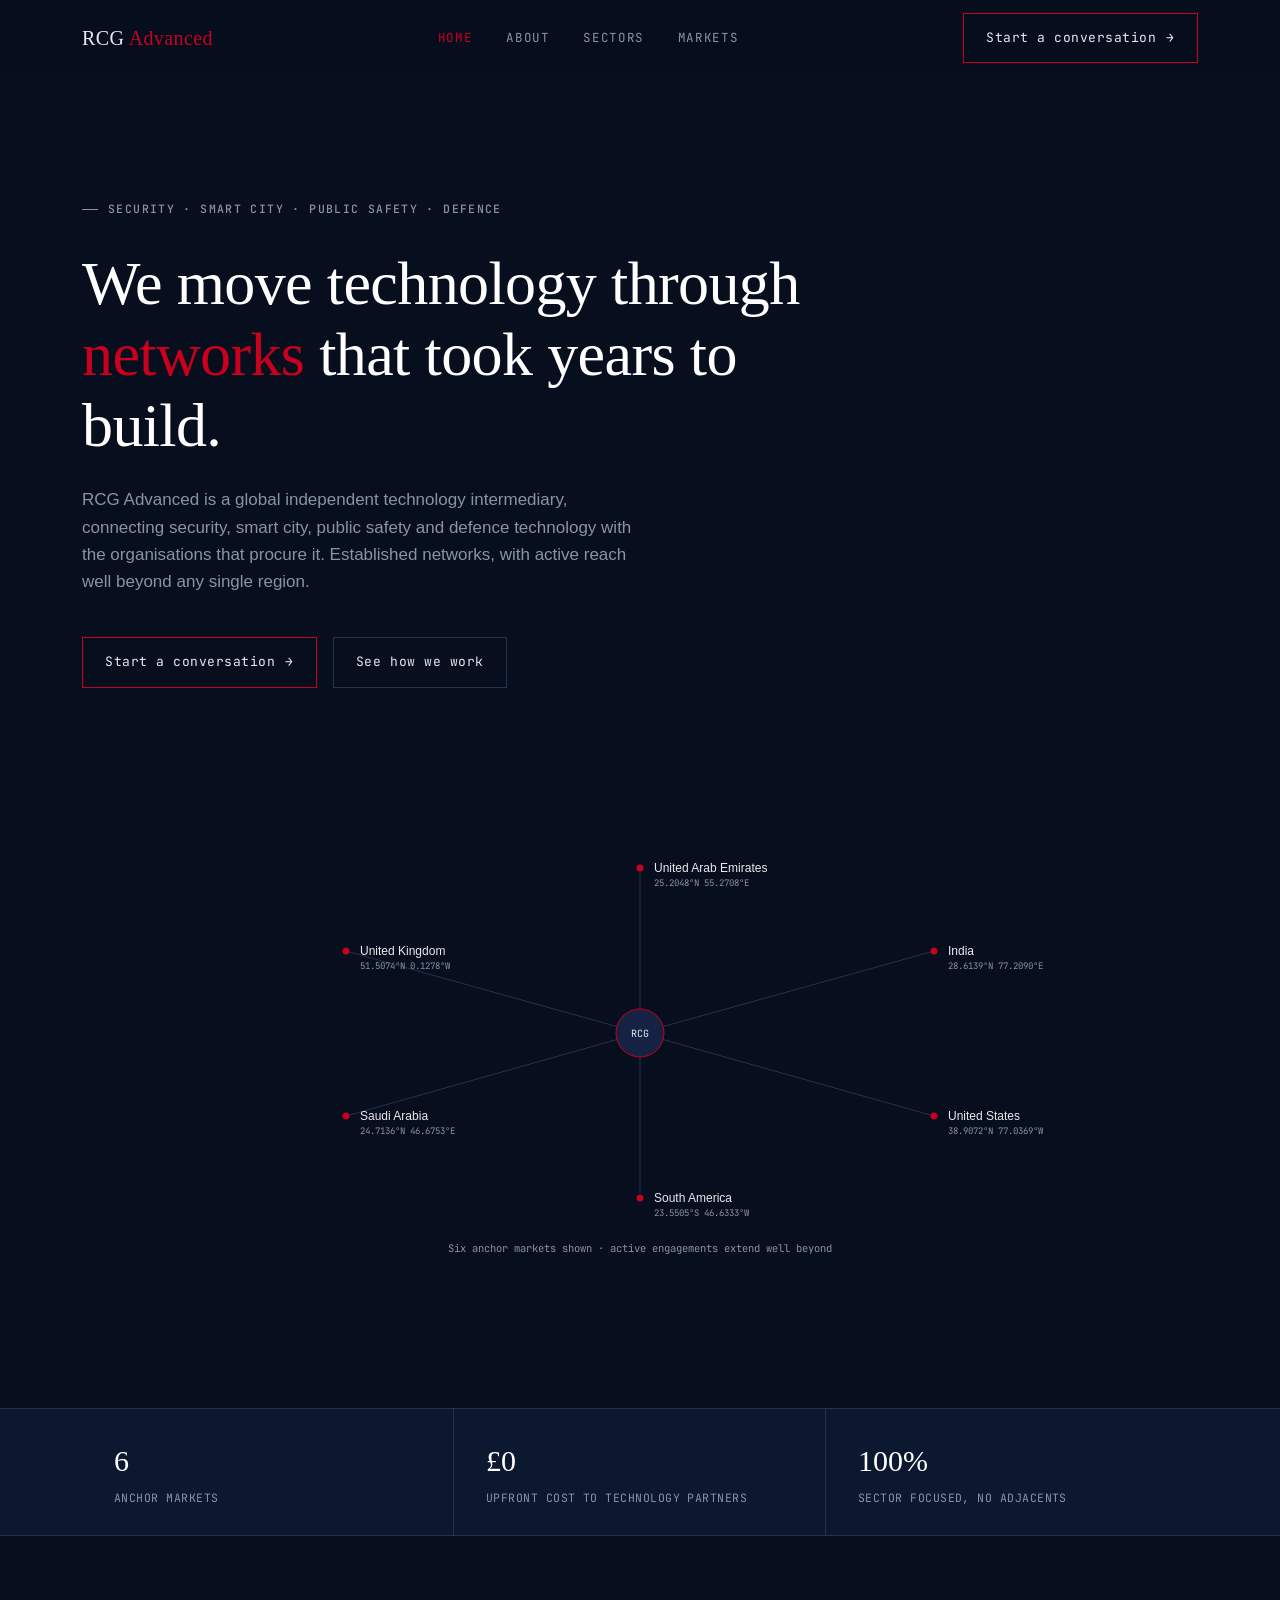
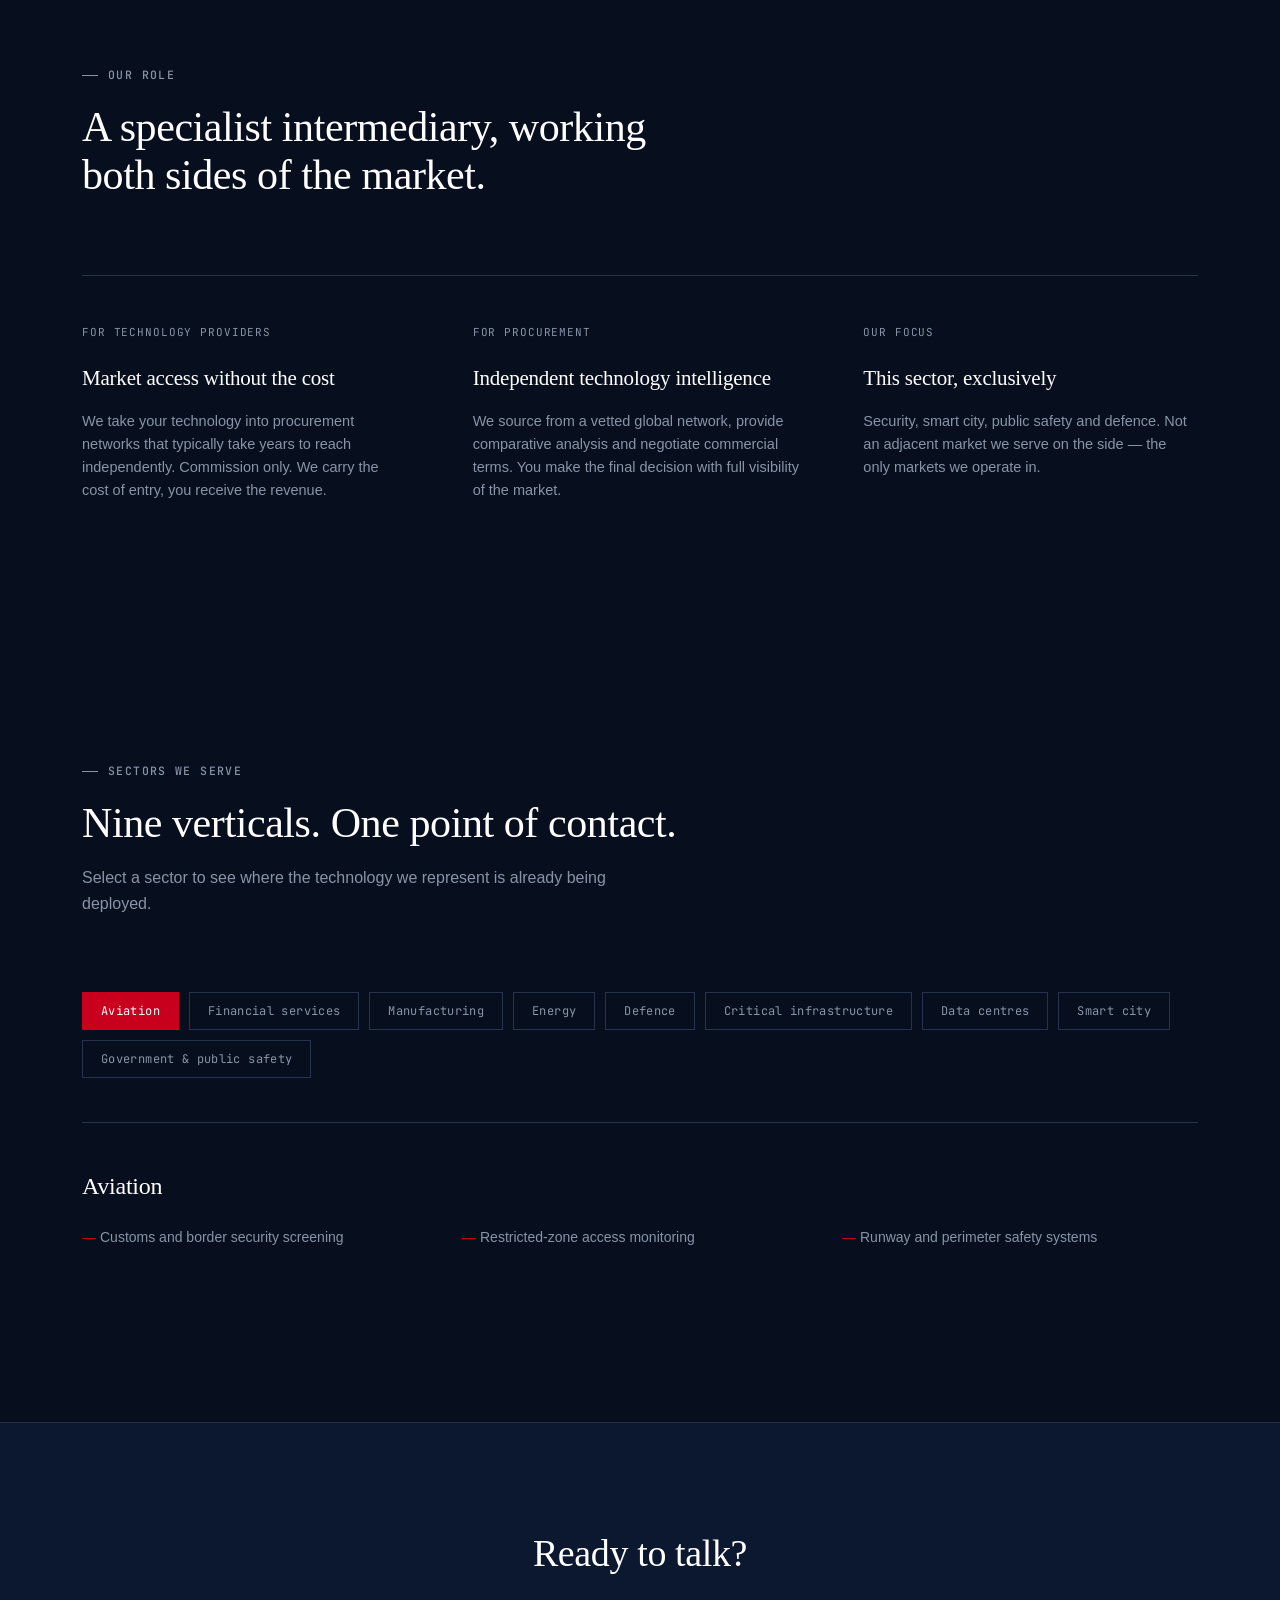
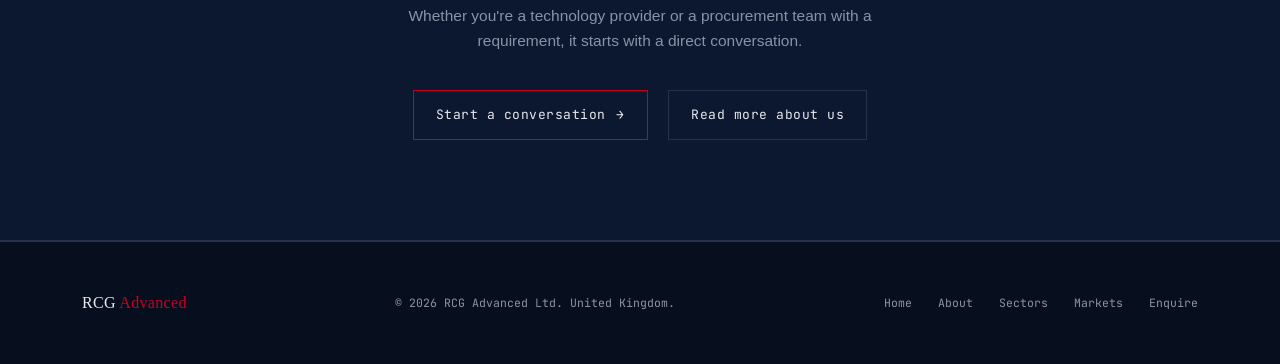
==== commit 57e9207d: "Add files via upload" ====
--- a/rcg-website/index.html
+++ b/rcg-website/index.html
@@ -1,998 +1,221 @@
 <!DOCTYPE html>
 <html lang="en">
 <head>
-<meta charset="UTF-8">
-<meta name="viewport" content="width=device-width, initial-scale=1.0">
-<title>RCG Advanced — Homepage Preview</title>
+<meta charset="UTF-8" />
+<meta name="viewport" content="width=device-width, initial-scale=1.0" />
+<title>RCG Advanced — Global Technology Intermediary for Security, Smart City, Public Safety &amp; Defence</title>
+<meta name="description" content="RCG Advanced is a global independent technology intermediary for security, smart city, public safety and defence organisations, anchored in six core markets." />
 <link rel="preconnect" href="https://fonts.googleapis.com">
-<link href="https://fonts.googleapis.com/css2?family=Barlow+Condensed:wght@400;600;700;800;900&family=Barlow:ital,wght@0,300;0,400;0,500;0,600;1,300;1,400&display=swap" rel="stylesheet">
-<style>
-*, *::before, *::after { box-sizing: border-box; margin: 0; padding: 0; }
-html { scroll-behavior: smooth; }
-body {
-  background: #001530;
-  color: #fff;
-  font-family: 'Barlow', sans-serif;
-  font-weight: 400;
-  overflow-x: hidden;
-}
-
-/* ─── GRID TEXTURE ─── */
-.grid-bg {
-  position: absolute; inset: 0; pointer-events: none; z-index: 0; overflow: hidden;
-}
-.grid-bg::before {
-  content: '';
-  position: absolute; inset: 0;
-  background-image:
-    repeating-linear-gradient(0deg, transparent, transparent 79px, rgba(10,58,107,0.28) 79px, rgba(10,58,107,0.28) 80px),
-    repeating-linear-gradient(90deg, transparent, transparent 79px, rgba(10,58,107,0.28) 79px, rgba(10,58,107,0.28) 80px);
-}
-
-/* ─── NAV ─── */
-nav {
-  position: fixed; top: 0; left: 0; right: 0; z-index: 200;
-  height: 68px;
-  display: flex; align-items: center; justify-content: space-between;
-  padding: 0 48px;
-  background: rgba(0,12,26,0.92);
-  backdrop-filter: blur(14px);
-  border-bottom: 1px solid rgba(26,95,168,0.25);
-}
-.nav-logo {
-  font-family: 'Barlow Condensed', sans-serif;
-  font-weight: 900; font-size: 21px;
-  letter-spacing: 4px; text-transform: uppercase;
-  color: #fff; text-decoration: none;
-}
-.nav-logo em { color: #CC0000; font-style: normal; }
-.nav-links { display: flex; gap: 36px; list-style: none; align-items: center; }
-.nav-links a {
-  color: #A8C4E0; font-size: 12px; font-weight: 500;
-  letter-spacing: 1.5px; text-transform: uppercase;
-  text-decoration: none; transition: color 0.2s;
-}
-.nav-links a:hover { color: #fff; }
-.nav-links .cta-link {
-  background: #CC0000; color: #fff !important;
-  padding: 9px 22px; font-weight: 700;
-  transition: background 0.2s !important;
-}
-.nav-links .cta-link:hover { background: #FF2020 !important; }
-
-/* ─── HERO ─── */
-#hero {
-  position: relative; min-height: 100vh;
-  display: flex; align-items: center;
-  padding: 120px 48px 80px;
-  overflow: hidden;
-}
-.hero-left-bar {
-  position: absolute; top: 0; left: 0;
-  width: 5px; height: 100%;
-  background: #CC0000;
-}
-.hero-glow {
-  position: absolute; top: -10%; right: -5%;
-  width: 55%; height: 120%;
-  background: radial-gradient(ellipse at 60% 40%, rgba(0,64,128,0.22) 0%, transparent 65%);
-  pointer-events: none;
-}
-.hero-corner-box {
-  position: absolute; top: -80px; right: -80px;
-  width: 520px; height: 520px;
-  border: 1px solid rgba(26,95,168,0.1);
-  transform: rotate(12deg); pointer-events: none;
-}
-.hero-corner-box-2 {
-  position: absolute; top: -30px; right: -30px;
-  width: 370px; height: 370px;
-  border: 1px solid rgba(204,0,0,0.09);
-  transform: rotate(12deg); pointer-events: none;
-}
-.hero-content { position: relative; z-index: 2; max-width: 780px; }
-.hero-eyebrow {
-  display: inline-flex; align-items: center; gap: 10px;
-  margin-bottom: 30px;
-}
-.eyebrow-dot { width: 6px; height: 6px; background: #CC0000; flex-shrink: 0; }
-.eyebrow-text {
-  font-family: 'Barlow Condensed', sans-serif;
-  font-size: 12px; font-weight: 700;
-  letter-spacing: 3px; text-transform: uppercase;
-  color: #A8C4E0;
-}
-h1.hero-title {
-  font-family: 'Barlow Condensed', sans-serif;
-  font-weight: 900;
-  font-size: clamp(56px, 7.5vw, 96px);
-  line-height: 0.93; letter-spacing: 1px;
-  text-transform: uppercase;
-  margin-bottom: 28px;
-}
-h1.hero-title .accent { color: #CC0000; }
-.hero-rule {
-  width: 64px; height: 3px;
-  background: #CC0000; margin-bottom: 24px;
-}
-.hero-sub {
-  font-size: 17px; font-weight: 300;
-  color: #A8C4E0; line-height: 1.7;
-  max-width: 580px; margin-bottom: 48px;
-}
-.hero-ctas { display: flex; gap: 14px; flex-wrap: wrap; margin-bottom: 60px; }
-.btn-red {
-  background: #CC0000; color: #fff;
-  padding: 15px 34px;
-  font-family: 'Barlow Condensed', sans-serif;
-  font-size: 14px; font-weight: 800;
-  letter-spacing: 2px; text-transform: uppercase;
-  text-decoration: none; display: inline-block;
-  border: 2px solid #CC0000;
-  transition: background 0.2s, transform 0.15s;
-}
-.btn-red:hover { background: #FF2020; border-color: #FF2020; transform: translateY(-2px); }
-.btn-ghost {
-  background: transparent; color: #fff;
-  padding: 15px 34px;
-  font-family: 'Barlow Condensed', sans-serif;
-  font-size: 14px; font-weight: 800;
-  letter-spacing: 2px; text-transform: uppercase;
-  text-decoration: none; display: inline-block;
-  border: 2px solid rgba(168,196,224,0.35);
-  transition: border-color 0.2s, background 0.2s, transform 0.15s;
-}
-.btn-ghost:hover { border-color: #fff; background: rgba(255,255,255,0.06); transform: translateY(-2px); }
-.hero-stats {
-  display: flex; gap: 0;
-  border-top: 1px solid rgba(26,95,168,0.25);
-  padding-top: 0;
-}
-.hero-stat {
-  padding: 28px 40px 0 0;
-  margin-right: 40px;
-  border-right: 1px solid rgba(26,95,168,0.2);
-}
-.hero-stat:last-child { border-right: none; }
-.stat-val {
-  font-family: 'Barlow Condensed', sans-serif;
-  font-size: 42px; font-weight: 900;
-  color: #CC0000; line-height: 1;
-}
-.stat-label {
-  font-size: 11px; color: #A8C4E0;
-  letter-spacing: 0.5px; margin-top: 5px;
-  text-transform: uppercase;
-}
-
-/* ─── SECTION SHARED ─── */
-section { position: relative; overflow: hidden; }
-.wrap { max-width: 1160px; margin: 0 auto; padding: 96px 48px; position: relative; z-index: 2; }
-.s-tag {
-  font-family: 'Barlow Condensed', sans-serif;
-  font-size: 11px; font-weight: 700;
-  letter-spacing: 3.5px; text-transform: uppercase;
-  color: #CC0000; margin-bottom: 12px;
-}
-.s-title {
-  font-family: 'Barlow Condensed', sans-serif;
-  font-weight: 900;
-  font-size: clamp(34px, 4vw, 54px);
-  line-height: 1; letter-spacing: 1px;
-  text-transform: uppercase; margin-bottom: 18px;
-}
-.s-sub {
-  font-size: 15.5px; font-weight: 300;
-  color: #A8C4E0; line-height: 1.7;
-  max-width: 620px;
-}
-
-/* ─── INTRO BAND ─── */
-#intro {
-  background: #00224E;
-  border-top: 3px solid #CC0000;
-  border-bottom: 1px solid rgba(26,95,168,0.3);
-}
-.intro-grid {
-  display: grid; grid-template-columns: 1fr 1fr 1fr;
-  gap: 0; margin-top: 48px;
-}
-.intro-block {
-  padding: 0 40px 0 0;
-  border-right: 1px solid rgba(26,95,168,0.2);
-  margin-right: 40px;
-}
-.intro-block:last-child { border-right: none; margin-right: 0; padding-right: 0; }
-.intro-block-num {
-  font-family: 'Barlow Condensed', sans-serif;
-  font-size: 11px; font-weight: 700;
-  letter-spacing: 2px; color: #CC0000;
-  margin-bottom: 10px;
-}
-.intro-block-title {
-  font-family: 'Barlow Condensed', sans-serif;
-  font-size: 19px; font-weight: 800;
-  text-transform: uppercase; color: #fff;
-  margin-bottom: 10px;
-}
-.intro-block-body {
-  font-size: 14px; color: #A8C4E0; line-height: 1.7;
-}
-
-/* ─── WHO WE ARE ─── */
-#about { background: #001530; }
-.about-layout {
-  display: grid; grid-template-columns: 1.1fr 0.9fr;
-  gap: 72px; align-items: start; margin-top: 52px;
-}
-.about-body p {
-  font-size: 15.5px; line-height: 1.8;
-  color: #A8C4E0; margin-bottom: 20px;
-}
-.about-body p strong { color: #fff; font-weight: 600; }
-.about-body .large-quote {
-  font-family: 'Barlow Condensed', sans-serif;
-  font-size: 26px; font-weight: 700;
-  font-style: italic;
-  color: #fff; line-height: 1.3;
-  border-left: 4px solid #CC0000;
-  padding-left: 20px; margin: 28px 0;
-}
-.about-pills { display: flex; flex-direction: column; gap: 14px; }
-.pill {
-  display: flex; align-items: center; gap: 0;
-  background: rgba(0,32,80,0.55);
-  border: 1px solid rgba(26,95,168,0.3);
-  overflow: hidden;
-}
-.pill-bar { width: 5px; background: #CC0000; align-self: stretch; flex-shrink: 0; }
-.pill-inner { padding: 16px 20px; }
-.pill-title { font-size: 13px; font-weight: 700; color: #fff; margin-bottom: 4px; }
-.pill-sub { font-size: 12px; color: #A8C4E0; line-height: 1.5; }
-
-/* ─── AUDIENCE SPLIT ─── */
-#audiences {
-  background: #00224E;
-  border-top: 1px solid rgba(26,95,168,0.25);
-}
-.audience-header { text-align: center; margin-bottom: 60px; }
-.audience-header .s-sub { margin: 0 auto; text-align: center; }
-.audience-cols {
-  display: grid; grid-template-columns: 1fr 1fr; gap: 28px;
-}
-.aud-card {
-  background: rgba(0,20,50,0.6);
-  border: 1px solid rgba(26,95,168,0.3);
-  position: relative; overflow: hidden;
-  transition: border-color 0.3s, transform 0.25s;
-}
-.aud-card:hover { border-color: rgba(26,95,168,0.65); transform: translateY(-4px); }
-.aud-card-top {
-  padding: 36px 36px 28px;
-  border-bottom: 1px solid rgba(26,95,168,0.2);
-}
-.aud-card-bar {
-  position: absolute; top: 0; left: 0; right: 0;
-  height: 4px; background: #CC0000;
-}
-.aud-label {
-  font-family: 'Barlow Condensed', sans-serif;
-  font-size: 10px; font-weight: 700;
-  letter-spacing: 3px; text-transform: uppercase;
-  color: #CC0000; margin-bottom: 12px;
-}
-.aud-title {
-  font-family: 'Barlow Condensed', sans-serif;
-  font-size: 30px; font-weight: 900;
-  text-transform: uppercase; color: #fff;
-  line-height: 1.05; margin-bottom: 14px;
-}
-.aud-desc { font-size: 14px; color: #A8C4E0; line-height: 1.7; }
-.aud-card-bottom { padding: 28px 36px 36px; }
-.aud-points { list-style: none; display: flex; flex-direction: column; gap: 12px; margin-bottom: 28px; }
-.aud-points li {
-  display: flex; gap: 12px; align-items: flex-start;
-  font-size: 13.5px; color: #A8C4E0; line-height: 1.6;
-}
-.aud-points li::before {
-  content: '';
-  flex-shrink: 0; width: 5px; height: 5px;
-  background: #CC0000; margin-top: 8px;
-}
-.aud-points li strong { color: #fff; font-weight: 600; }
-.btn-red-sm {
-  background: #CC0000; color: #fff;
-  padding: 11px 26px;
-  font-family: 'Barlow Condensed', sans-serif;
-  font-size: 13px; font-weight: 800;
-  letter-spacing: 2px; text-transform: uppercase;
-  text-decoration: none; display: inline-block;
-  transition: background 0.2s;
-}
-.btn-red-sm:hover { background: #FF2020; }
-
-/* ─── COMPARISON ─── */
-#compare { background: #001530; }
-.compare-wrap { margin-top: 52px; }
-.compare-head {
-  display: grid; grid-template-columns: 1fr 1fr 1fr;
-  border: 1px solid rgba(26,95,168,0.3);
-  border-bottom: none;
-}
-.ch { padding: 14px 24px;
-  font-family: 'Barlow Condensed', sans-serif;
-  font-size: 13px; font-weight: 800;
-  letter-spacing: 1px; text-transform: uppercase;
-  border-right: 1px solid rgba(26,95,168,0.2);
-}
-.ch:last-child { border-right: none; }
-.ch-blank  { background: rgba(0,20,50,0.4); }
-.ch-direct { background: rgba(110,0,0,0.4); }
-.ch-rcg    { background: rgba(0,48,100,0.6); }
-.compare-row {
-  display: grid; grid-template-columns: 1fr 1fr 1fr;
-  border: 1px solid rgba(26,95,168,0.2);
-  border-top: none;
-}
-.compare-row:nth-child(even) .cc { background: rgba(0,16,40,0.35); }
-.cc {
-  padding: 15px 24px;
-  font-size: 13px; line-height: 1.55;
-  border-right: 1px solid rgba(26,95,168,0.12);
-  display: flex; align-items: center; gap: 10px;
-  transition: background 0.15s;
-}
-.cc:last-child { border-right: none; }
-.cc.topic   { color: #fff; font-weight: 600; font-size: 12.5px; }
-.cc.bad     { color: #F08080; }
-.cc.good    { color: #7DD87D; }
-.x-icon     { color: #CC4444; font-size: 14px; font-weight: 900; flex-shrink: 0; }
-.ok-icon    { color: #44AA55; font-size: 14px; font-weight: 900; flex-shrink: 0; }
-.compare-footer {
-  background: #CC0000;
-  padding: 14px 24px;
-  font-family: 'Barlow Condensed', sans-serif;
-  font-size: 13px; font-weight: 700;
-  font-style: italic; color: #fff;
-  text-align: center;
-  letter-spacing: 0.5px;
-}
-
-/* ─── MARKETS ─── */
-#markets { background: #00224E; border-top: 1px solid rgba(26,95,168,0.25); }
-.markets-row {
-  display: grid; grid-template-columns: repeat(4,1fr); gap: 20px;
-  margin-top: 52px;
-}
-.mkt {
-  background: rgba(0,20,50,0.55);
-  border: 1px solid rgba(26,95,168,0.28);
-  padding: 32px 22px; text-align: center;
-  position: relative; overflow: hidden;
-  transition: border-color 0.3s, transform 0.25s;
-}
-.mkt:hover { border-color: rgba(26,95,168,0.6); transform: translateY(-5px); }
-.mkt-line {
-  position: absolute; top: 0; left: 0; right: 0; height: 3px;
-}
-.mkt.uk  .mkt-line { background: #CC0000; }
-.mkt.sa  .mkt-line { background: #D4A017; }
-.mkt.uae .mkt-line { background: #00A896; }
-.mkt.us  .mkt-line { background: #4472C4; }
-.mkt-flag { font-size: 42px; margin-bottom: 14px; display: block; }
-.mkt-name {
-  font-family: 'Barlow Condensed', sans-serif;
-  font-size: 15px; font-weight: 900;
-  letter-spacing: 2px; text-transform: uppercase;
-  color: #fff; margin-bottom: 8px;
-}
-.mkt-rule { width: 36px; height: 2px; margin: 0 auto 16px; }
-.mkt.uk  .mkt-rule { background: #CC0000; }
-.mkt.sa  .mkt-rule { background: #D4A017; }
-.mkt.uae .mkt-rule { background: #00A896; }
-.mkt.us  .mkt-rule { background: #4472C4; }
-.mkt-stat {
-  font-size: 22px; font-weight: 800;
-  font-family: 'Barlow Condensed', sans-serif;
-  color: #fff; margin-bottom: 4px;
-}
-.mkt-stat-label { font-size: 11px; color: #A8C4E0; margin-bottom: 16px; }
-.mkt-items { list-style: none; display: flex; flex-direction: column; gap: 7px; }
-.mkt-items li { font-size: 11.5px; color: #A8C4E0; line-height: 1.45; }
-
-/* ─── HOW IT WORKS ─── */
-#how { background: #001530; }
-.how-tabs {
-  display: flex; gap: 0;
-  border: 1px solid rgba(26,95,168,0.35);
-  width: fit-content; margin-top: 40px; margin-bottom: 48px;
-}
-.how-tab {
-  padding: 12px 30px;
-  font-family: 'Barlow Condensed', sans-serif;
-  font-size: 13px; font-weight: 800;
-  letter-spacing: 2px; text-transform: uppercase;
-  background: transparent; color: #A8C4E0;
-  border: none; cursor: pointer;
-  transition: background 0.2s, color 0.2s;
-}
-.how-tab.active { background: #CC0000; color: #fff; }
-.how-tab:not(.active):hover { background: rgba(26,95,168,0.2); color: #fff; }
-.how-panel { display: none; }
-.how-panel.active { display: flex; flex-direction: column; gap: 0; }
-.how-step {
-  display: flex; align-items: stretch;
-  border: 1px solid rgba(26,95,168,0.22);
-  border-top: none; transition: border-color 0.2s;
-}
-.how-step:first-child { border-top: 1px solid rgba(26,95,168,0.22); }
-.how-step:hover { border-color: rgba(26,95,168,0.5); }
-.how-step-num {
-  width: 72px; flex-shrink: 0;
-  background: #CC0000;
-  display: flex; align-items: center; justify-content: center;
-  font-family: 'Barlow Condensed', sans-serif;
-  font-size: 30px; font-weight: 900; color: #fff;
-}
-.how-step-body {
-  padding: 28px 32px;
-  background: rgba(0,24,58,0.45); flex: 1;
-}
-.how-step-title {
-  font-family: 'Barlow Condensed', sans-serif;
-  font-size: 18px; font-weight: 800;
-  text-transform: uppercase; color: #fff;
-  margin-bottom: 7px;
-}
-.how-step-text { font-size: 14px; color: #A8C4E0; line-height: 1.65; }
-
-/* ─── CONTACT STRIP ─── */
-#contact {
-  background: #00224E;
-  border-top: 3px solid #CC0000;
-}
-.contact-inner {
-  display: grid; grid-template-columns: 1fr 1fr;
-  gap: 80px; align-items: start;
-}
-.contact-left h2 {
-  font-family: 'Barlow Condensed', sans-serif;
-  font-size: 44px; font-weight: 900;
-  text-transform: uppercase; line-height: 1;
-  margin-bottom: 16px;
-}
-.contact-left p {
-  font-size: 15px; color: #A8C4E0;
-  line-height: 1.7; margin-bottom: 28px;
-  max-width: 420px;
-}
-.contact-detail {
-  display: flex; gap: 12px; align-items: center;
-  margin-bottom: 10px; font-size: 14px; color: #A8C4E0;
-}
-.contact-detail strong { color: #fff; font-weight: 600; min-width: 52px; }
-.contact-detail a { color: #A8C4E0; text-decoration: none; }
-.contact-detail a:hover { color: #fff; }
-.contact-form { display: flex; flex-direction: column; gap: 14px; }
-.form-row { display: grid; grid-template-columns: 1fr 1fr; gap: 14px; }
-label {
-  display: block;
-  font-size: 10px; font-weight: 700;
-  letter-spacing: 2px; text-transform: uppercase;
-  color: #A8C4E0; margin-bottom: 6px;
-}
-input, select, textarea {
-  width: 100%;
-  background: rgba(0,20,50,0.7);
-  border: 1px solid rgba(26,95,168,0.35);
-  color: #fff; padding: 12px 16px;
-  font-family: 'Barlow', sans-serif; font-size: 14px;
-  outline: none; transition: border-color 0.2s;
-}
-input:focus, select:focus, textarea:focus { border-color: rgba(26,95,168,0.75); }
-select { appearance: none; cursor: pointer; }
-select option { background: #001530; }
-textarea { resize: vertical; min-height: 100px; }
-.form-submit {
-  background: #CC0000; color: #fff; border: none; cursor: pointer;
-  padding: 14px 36px;
-  font-family: 'Barlow Condensed', sans-serif;
-  font-size: 14px; font-weight: 800;
-  letter-spacing: 2px; text-transform: uppercase;
-  transition: background 0.2s; align-self: flex-start;
-  margin-top: 4px;
-}
-.form-submit:hover { background: #FF2020; }
-.form-note { font-size: 11px; color: rgba(168,196,224,0.5); line-height: 1.5; margin-top: 2px; }
-
-/* ─── FOOTER ─── */
-footer {
-  background: #000D1A;
-  border-top: 1px solid rgba(26,95,168,0.2);
-  padding: 28px 48px;
-  display: flex; align-items: center; justify-content: space-between;
-  flex-wrap: wrap; gap: 16px;
-}
-.footer-logo {
-  font-family: 'Barlow Condensed', sans-serif;
-  font-weight: 900; font-size: 17px;
-  letter-spacing: 4px; color: #fff;
-}
-.footer-logo em { color: #CC0000; font-style: normal; }
-.footer-copy { font-size: 12px; color: rgba(168,196,224,0.4); }
-.footer-links { display: flex; gap: 24px; }
-.footer-links a { font-size: 12px; color: rgba(168,196,224,0.45); text-decoration: none; }
-.footer-links a:hover { color: #A8C4E0; }
-
-/* ─── SCROLL REVEAL ─── */
-.reveal { opacity: 0; transform: translateY(24px); transition: opacity 0.6s ease, transform 0.6s ease; }
-.reveal.in { opacity: 1; transform: translateY(0); }
-.d1 { transition-delay: 0.08s; }
-.d2 { transition-delay: 0.16s; }
-.d3 { transition-delay: 0.24s; }
-.d4 { transition-delay: 0.32s; }
-.d5 { transition-delay: 0.40s; }
-
-/* ─── RESPONSIVE ─── */
-@media (max-width: 900px) {
-  nav { padding: 0 20px; }
-  .nav-links { display: none; }
-  .wrap { padding: 64px 24px; }
-  .about-layout, .contact-inner { grid-template-columns: 1fr; gap: 40px; }
-  .audience-cols { grid-template-columns: 1fr; }
-  .compare-head, .compare-row { font-size: 12px; }
-  .markets-row { grid-template-columns: 1fr 1fr; }
-  .intro-grid { grid-template-columns: 1fr; gap: 32px; }
-  .form-row { grid-template-columns: 1fr; }
-  .hero-stats { gap: 0; flex-wrap: wrap; }
-  .hero-stat { padding: 20px 24px 0 0; margin-right: 24px; }
-}
-</style>
+<link rel="preconnect" href="https://fonts.gstatic.com" crossorigin>
+<link href="https://fonts.googleapis.com/css2?family=JetBrains+Mono:wght@400;500;600&display=swap" rel="stylesheet">
+<link rel="stylesheet" href="styles.css">
 </head>
 <body>
 
-<!-- NAV -->
-<nav>
-  <a href="#hero" class="nav-logo">RCG <em>ADVANCED</em></a>
-  <ul class="nav-links">
-    <li><a href="#about">About</a></li>
-    <li><a href="#audiences">Services</a></li>
-    <li><a href="#markets">Markets</a></li>
-    <li><a href="#how">How It Works</a></li>
-    <li><a href="#contact" class="cta-link">Get In Touch</a></li>
-  </ul>
-</nav>
-
-<!-- ═══ HERO ═══════════════════════════════════════════════════════════════ -->
-<section id="hero">
-  <div class="grid-bg"></div>
-  <div class="hero-left-bar"></div>
-  <div class="hero-glow"></div>
-  <div class="hero-corner-box"></div>
-  <div class="hero-corner-box-2"></div>
-  <div class="hero-content">
-    <div class="hero-eyebrow">
-      <div class="eyebrow-dot"></div>
-      <span class="eyebrow-text">Global Intermediary · Security · Fire · Critical Public Sector</span>
-    </div>
-    <h1 class="hero-title">
-      ESTABLISHED<br>
-      NETWORKS.<br>
-      <span class="accent">GLOBAL</span><br>
-      REACH.
-    </h1>
-    <div class="hero-rule"></div>
-    <p class="hero-sub">
-      RCG Advanced is a specialist intermediary operating across the security, fire and critical public sector technology markets. We hold established relationships with decision-makers, procurement teams and technology providers across the UK, Saudi Arabia, UAE and the United States.
-    </p>
+<header id="siteHeader">
+  <nav class="wrap">
+    <a href="index.html" class="logo">RCG <em>Advanced</em></a>
+    <div class="navlinks">
+      <a href="index.html" class="current">Home</a>
+      <a href="about.html">About</a>
+      <a href="#sectors">Sectors</a>
+      <a href="about.html#markets">Markets</a>
+    </div>
+    <div class="nav-cta">
+      <a href="enquire.html" class="btn btn-primary">Start a conversation</a>
+    </div>
+    <button class="nav-menu-btn" id="menuBtn" aria-label="Menu">≡</button>
+  </nav>
+</header>
+
+<section class="hero" id="top">
+  <div class="wrap hero-inner">
+    <div class="eyebrow">Security · Smart City · Public Safety · Defence</div>
+    <h1>We move technology through <span class="accent">networks</span> that took years to build.</h1>
+    <p class="lede">RCG Advanced is a global independent technology intermediary, connecting security, smart city, public safety and defence technology with the organisations that procure it. Established networks, with active reach well beyond any single region.</p>
     <div class="hero-ctas">
-      <a href="#audiences" class="btn-red">Technology Manufacturers</a>
-      <a href="#audiences" class="btn-ghost">Procurement &amp; Acquisitions</a>
-    </div>
-    <div class="hero-stats">
-      <div class="hero-stat">
-        <div class="stat-val">4</div>
-        <div class="stat-label">Countries. Active Networks.</div>
-      </div>
-      <div class="hero-stat">
-        <div class="stat-val">£0</div>
-        <div class="stat-label">Upfront Cost to Manufacturers</div>
-      </div>
-      <div class="hero-stat">
-        <div class="stat-val">100%</div>
-        <div class="stat-label">Sector Focused</div>
-      </div>
+      <a href="enquire.html" class="btn btn-primary">Start a conversation</a>
+      <a href="about.html#disciplines" class="btn">See how we work</a>
+    </div>
+
+    <div class="netmap" id="netmap">
+      <svg viewBox="0 0 900 480" xmlns="http://www.w3.org/2000/svg" role="img" aria-label="Network map showing RCG Advanced's six anchor markets: United Kingdom, Saudi Arabia, United Arab Emirates, United States, India and South America, with reach extending globally">
+        <line class="net-line" x1="450" y1="235" x2="450" y2="70" />
+        <line class="net-line" x1="450" y1="235" x2="744" y2="153" />
+        <line class="net-line" x1="450" y1="235" x2="744" y2="318" />
+        <line class="net-line" x1="450" y1="235" x2="450" y2="400" />
+        <line class="net-line" x1="450" y1="235" x2="156" y2="318" />
+        <line class="net-line" x1="450" y1="235" x2="156" y2="153" />
+
+        <g class="net-hub">
+          <circle cx="450" cy="235" r="24" />
+          <text x="450" y="239">RCG</text>
+        </g>
+
+        <g class="net-node" data-market="market-ae" transform="translate(450,70)">
+          <circle class="core" r="3.5" />
+          <text class="label" x="14" y="4">United Arab Emirates</text>
+          <text class="coord" x="14" y="18">25.2048°N 55.2708°E</text>
+          <text class="stat" x="14" y="34">AED 23B smart infrastructure</text>
+        </g>
+
+        <g class="net-node" data-market="market-india" transform="translate(744,153)">
+          <circle class="core" r="3.5" />
+          <text class="label" x="14" y="4">India</text>
+          <text class="coord" x="14" y="18">28.6139°N 77.2090°E</text>
+          <text class="stat" x="14" y="34">Fast-growing security &amp; smart city demand</text>
+        </g>
+
+        <g class="net-node" data-market="market-us" transform="translate(744,318)">
+          <circle class="core" r="3.5" />
+          <text class="label" x="14" y="4">United States</text>
+          <text class="coord" x="14" y="18">38.9072°N 77.0369°W</text>
+          <text class="stat" x="14" y="34">$55B commercial security market</text>
+        </g>
+
+        <g class="net-node" data-market="market-samerica" transform="translate(450,400)">
+          <circle class="core" r="3.5" />
+          <text class="label" x="14" y="4">South America</text>
+          <text class="coord" x="14" y="18">23.5505°S 46.6333°W</text>
+          <text class="stat" x="14" y="34">Expanding critical infrastructure demand</text>
+        </g>
+
+        <g class="net-node" data-market="market-sa" transform="translate(156,318)">
+          <circle class="core" r="3.5" />
+          <text class="label" x="14" y="4">Saudi Arabia</text>
+          <text class="coord" x="14" y="18">24.7136°N 46.6753°E</text>
+          <text class="stat" x="14" y="34">SAR 35B public safety investment</text>
+        </g>
+
+        <g class="net-node" data-market="market-uk" transform="translate(156,153)">
+          <circle class="core" r="3.5" />
+          <text class="label" x="14" y="4">United Kingdom</text>
+          <text class="coord" x="14" y="18">51.5074°N 0.1278°W</text>
+          <text class="stat" x="14" y="34">£8.9B private security market</text>
+        </g>
+
+        <text class="net-note" x="450" y="454">Six anchor markets shown · active engagements extend well beyond</text>
+      </svg>
     </div>
   </div>
 </section>
 
-<!-- ═══ INTRO BAND ═══════════════════════════════════════════════════════════ -->
-<section id="intro">
-  <div class="wrap">
-    <div class="s-tag">Our Role</div>
-    <div class="s-title">Specialist Intermediary. Both Sides of the Market.</div>
-    <div class="intro-grid">
-      <div class="intro-block reveal">
-        <div class="intro-block-num">01</div>
-        <div class="intro-block-title">Technology Manufacturers</div>
-        <div class="intro-block-body">We take your product into established procurement networks across four countries. Commission only, no upfront cost. You gain qualified access to markets that typically take years to penetrate independently. We carry the cost of entry. You receive the revenue.</div>
-      </div>
-      <div class="intro-block reveal d1">
-        <div class="intro-block-num">02</div>
-        <div class="intro-block-title">Procurement and Acquisitions</div>
-        <div class="intro-block-body">We provide independent technology intelligence for organisations procuring in the security, fire and critical public sector space. We source from a vetted global network, provide comparative analysis and negotiate commercial terms. You make the final decision with complete visibility of the market.</div>
-      </div>
-      <div class="intro-block reveal d2">
-        <div class="intro-block-num">03</div>
-        <div class="intro-block-title">This Sector Only</div>
-        <div class="intro-block-body">Security, fire and rescue, emergency services and critical public sector infrastructure. These are not adjacent markets we serve on the side. They are the only markets we operate in. Our networks, our knowledge and our commercial relationships are built entirely within this space.</div>
+<div class="stripline">
+  <div class="wrap">
+    <div class="cell"><div class="num" data-count="6">0</div><div class="lbl">Anchor markets</div></div>
+    <div class="cell"><div class="num">£0</div><div class="lbl">Upfront cost to technology partners</div></div>
+    <div class="cell"><div class="num" data-count="100" data-suffix="%">0%</div><div class="lbl">Sector focused, no adjacents</div></div>
+  </div>
+</div>
+
+<section id="role">
+  <div class="wrap">
+    <div class="section-head reveal">
+      <div class="eyebrow">Our role</div>
+      <h2>A specialist intermediary, working both sides of the market.</h2>
+    </div>
+    <div class="role-grid reveal">
+      <div class="role-card">
+        <span class="tag">For technology providers</span>
+        <h3>Market access without the cost</h3>
+        <p>We take your technology into procurement networks that typically take years to reach independently. Commission only. We carry the cost of entry, you receive the revenue.</p>
+      </div>
+      <div class="role-card">
+        <span class="tag">For procurement</span>
+        <h3>Independent technology intelligence</h3>
+        <p>We source from a vetted global network, provide comparative analysis and negotiate commercial terms. You make the final decision with full visibility of the market.</p>
+      </div>
+      <div class="role-card">
+        <span class="tag">Our focus</span>
+        <h3>This sector, exclusively</h3>
+        <p>Security, smart city, public safety and defence. Not an adjacent market we serve on the side — the only markets we operate in.</p>
       </div>
     </div>
   </div>
 </section>
 
-<!-- ═══ ABOUT ═══════════════════════════════════════════════════════════════ -->
-<section id="about">
-  <div class="grid-bg"></div>
-  <div class="wrap">
-    <div class="s-tag">Who We Are</div>
-    <div class="s-title">Sector Knowledge. Verified Networks.</div>
-    <div class="about-layout">
-      <div class="about-body reveal">
-        <p>
-          <strong>RCG Advanced is a specialist technology intermediary</strong> operating exclusively within the security, fire, emergency services and critical public sector markets. We maintain active commercial relationships with procurement decision-makers, technology manufacturers and government-adjacent organisations across the United Kingdom, Saudi Arabia, the UAE and the United States.
-        </p>
-        <div class="large-quote">
-          "Access to these markets is not built through advertising. It is built through trust, sector knowledge and years of relationship development."
-        </div>
-        <p>
-          Procurement in this sector operates differently. Decisions involve compliance obligations, security classifications and extended approval chains. Buyers do not respond to cold product pitches. Vendors do not gain access through standard distribution. Understanding these dynamics is fundamental to operating effectively here.
-        </p>
-        <p>
-          We exist at this intersection. Our role is to move qualified technology through established networks efficiently, representing the interests of both sides throughout the commercial process.
-        </p>
-      </div>
-      <div class="about-pills reveal d1">
-        <div class="pill">
-          <div class="pill-bar"></div>
-          <div class="pill-inner">
-            <div class="pill-title">No Upfront Commercial Risk</div>
-            <div class="pill-sub">Technology manufacturers engage on a pure commission basis. We carry the cost of market entry.</div>
-          </div>
-        </div>
-        <div class="pill">
-          <div class="pill-bar"></div>
-          <div class="pill-inner">
-            <div class="pill-title">Four Countries. Established Access.</div>
-            <div class="pill-sub">UK, Saudi Arabia, UAE and the United States. Active commercial networks in all four, maintained and developed continuously.</div>
-          </div>
-        </div>
-        <div class="pill">
-          <div class="pill-bar"></div>
-          <div class="pill-inner">
-            <div class="pill-title">Exclusive Sector Focus</div>
-            <div class="pill-sub">Security, fire, emergency services and critical public sector. Every relationship, every contact, every engagement is within this space.</div>
-          </div>
-        </div>
-        <div class="pill">
-          <div class="pill-bar"></div>
-          <div class="pill-inner">
-            <div class="pill-title">Commercial Negotiation Included</div>
-            <div class="pill-sub">We negotiate on behalf of buyers using multi-market volume leverage. Procurement teams receive terms that are not available through direct vendor engagement.</div>
-          </div>
-        </div>
+<section id="sectors">
+  <div class="wrap">
+    <div class="section-head reveal">
+      <div class="eyebrow">Sectors we serve</div>
+      <h2>Nine verticals. One point of contact.</h2>
+      <p>Select a sector to see where the technology we represent is already being deployed.</p>
+    </div>
+    <div class="sector-pills reveal" id="sectorPills">
+      <button class="pill active" data-sector="aviation">Aviation</button>
+      <button class="pill" data-sector="finserv">Financial services</button>
+      <button class="pill" data-sector="manufacturing">Manufacturing</button>
+      <button class="pill" data-sector="energy">Energy</button>
+      <button class="pill" data-sector="defence">Defence</button>
+      <button class="pill" data-sector="critinfra">Critical infrastructure</button>
+      <button class="pill" data-sector="datacentres">Data centres</button>
+      <button class="pill" data-sector="smartcity">Smart city</button>
+      <button class="pill" data-sector="govpublicsafety">Government &amp; public safety</button>
+    </div>
+    <div class="sector-panel reveal" id="sectorPanel">
+      <div class="sector-detail active" data-sector="aviation">
+        <h3>Aviation</h3>
+        <ul><li>Customs and border security screening</li><li>Restricted-zone access monitoring</li><li>Runway and perimeter safety systems</li></ul>
+      </div>
+      <div class="sector-detail" data-sector="finserv">
+        <h3>Financial services</h3>
+        <ul><li>Continuous login authentication, not just onboarding checks</li><li>Branch and office access control</li><li>Mobile biometric spoofing detection</li></ul>
+      </div>
+      <div class="sector-detail" data-sector="manufacturing">
+        <h3>Manufacturing</h3>
+        <ul><li>PPE compliance detection on the plant floor</li><li>Facial recognition access and attendance</li><li>Plant-wide safety monitoring</li></ul>
+      </div>
+      <div class="sector-detail" data-sector="energy">
+        <h3>Energy</h3>
+        <ul><li>Flammable and explosive zone monitoring</li><li>PPE detection in industrial settings</li><li>Unauthorised access alerts</li></ul>
+      </div>
+      <div class="sector-detail" data-sector="defence">
+        <h3>Defence</h3>
+        <ul><li>Restricted facility access control</li><li>Perimeter and asset monitoring</li><li>Compliance-grade identity verification</li></ul>
+      </div>
+      <div class="sector-detail" data-sector="critinfra">
+        <h3>Critical infrastructure</h3>
+        <ul><li>Utility and grid site monitoring</li><li>Port and maritime security</li><li>Unauthorised access detection</li></ul>
+      </div>
+      <div class="sector-detail" data-sector="datacentres">
+        <h3>Data centres</h3>
+        <ul><li>Edge and hyperscale facility security</li><li>Restricted-rack access verification</li><li>Continuous perimeter monitoring</li></ul>
+      </div>
+      <div class="sector-detail" data-sector="smartcity">
+        <h3>Smart city</h3>
+        <ul><li>Public space safety monitoring</li><li>Integrated municipal security platforms</li><li>Incident detection and response</li></ul>
+      </div>
+      <div class="sector-detail" data-sector="govpublicsafety">
+        <h3>Government &amp; public safety</h3>
+        <ul><li>Public safety and emergency response technology</li><li>Government facility access control</li><li>Cross-agency compliance requirements</li></ul>
       </div>
     </div>
   </div>
 </section>
 
-<!-- ═══ AUDIENCES ═════════════════════════════════════════════════════════════ -->
-<section id="audiences">
-  <div class="wrap">
-    <div class="audience-header">
-      <div class="s-tag">How We Operate</div>
-      <div class="s-title">Two Disciplines. One Specialist Firm.</div>
-      <p class="s-sub">RCG Advanced operates across both sides of the security and public sector technology market. Select the engagement that applies to your organisation.</p>
-    </div>
-    <div class="audience-cols">
-
-      <!-- PARTNER CARD -->
-      <div class="aud-card reveal">
-        <div class="aud-card-bar"></div>
-        <div class="aud-card-top">
-          <div class="aud-label">Technology Manufacturers</div>
-          <div class="aud-title">Market Access<br>Without the Cost</div>
-          <div class="aud-desc">
-            We introduce your technology to qualified procurement contacts across four countries using established sector networks. Engagement is commission only. No upfront fees, no retainers, no exclusivity. You receive access to markets that typically require years of relationship development to penetrate independently.
-          </div>
-        </div>
-        <div class="aud-card-bottom">
-          <ul class="aud-points">
-            <li><strong>Commission-only engagement.</strong> No commercial outlay until a transaction completes.</li>
-            <li><strong>Four-country coverage from the outset.</strong> UK, Saudi Arabia, UAE and the United States. All active, all networked.</li>
-            <li><strong>Qualified introductions only.</strong> We engage organisations that have verified procurement authority and sector fit.</li>
-            <li><strong>Continuous active representation.</strong> Your technology is presented within our established networks on an ongoing basis, not on request.</li>
-            <li><strong>No exclusivity required.</strong> Your existing sales operation continues without restriction.</li>
-          </ul>
-          <a href="#contact" class="btn-red-sm">Discuss Representation</a>
-        </div>
-      </div>
-
-      <!-- BUYER CARD -->
-      <div class="aud-card reveal d1">
-        <div class="aud-card-bar"></div>
-        <div class="aud-card-top">
-          <div class="aud-label">Procurement &amp; Acquisitions</div>
-          <div class="aud-title">Independent Intelligence.<br>Negotiated Terms.</div>
-          <div class="aud-desc">
-            We provide procurement teams with independent technology intelligence, comparative market analysis and commercial negotiation across the security, fire and critical public sector space. You receive structured recommendations from a verified global network, with terms negotiated on your behalf.
-          </div>
-        </div>
-        <div class="aud-card-bottom">
-          <ul class="aud-points">
-            <li><strong>No vendor affiliation.</strong> We carry no product obligation and receive no manufacturer incentive to recommend one solution over another.</li>
-            <li><strong>Commercially negotiated pricing.</strong> We leverage multi-market volume to secure terms that are not accessible through direct procurement.</li>
-            <li><strong>Verified technology.</strong> Every solution we present has been assessed for operational capability, commercial stability and sector suitability.</li>
-            <li><strong>Fully managed process.</strong> From requirements definition through to contract execution and delivery. Single point of accountability throughout.</li>
-            <li><strong>Global technology access.</strong> Solutions operating in four markets, including technology not yet available through conventional UK or regional supply chains.</li>
-          </ul>
-          <a href="#contact" class="btn-red-sm">Submit a Requirement</a>
-        </div>
-      </div>
-
-    </div>
-  </div>
-</section>
-
-<!-- ═══ COMPARISON ════════════════════════════════════════════════════════════ -->
-<section id="compare">
-  <div class="grid-bg"></div>
-  <div class="wrap">
-    <div class="s-tag reveal">Direct vs. Intermediary</div>
-    <div class="s-title reveal">The Commercial Case for Independent Representation</div>
-    <p class="s-sub reveal" style="margin-bottom:0;">For procurement teams in this sector, the difference between direct vendor engagement and working through an independent intermediary is not marginal.</p>
-    <div class="compare-wrap reveal d1">
-      <div class="compare-head">
-        <div class="ch ch-blank"></div>
-        <div class="ch ch-direct">Direct Vendor Engagement</div>
-        <div class="ch ch-rcg">Through RCG Advanced</div>
-      </div>
-      <div class="compare-row">
-        <div class="cc topic">Commercial Terms</div>
-        <div class="cc bad"><span class="x-icon">✗</span> Published list pricing. No leverage to negotiate.</div>
-        <div class="cc good"><span class="ok-icon">✓</span> Multi-market volume negotiation. Improved terms not available through direct procurement.</div>
-      </div>
-      <div class="compare-row">
-        <div class="cc topic">Representation</div>
-        <div class="cc bad"><span class="x-icon">✗</span> Vendor's commercial team operates in the vendor's interest.</div>
-        <div class="cc good"><span class="ok-icon">✓</span> We act in the buyer's interest throughout. Our obligation is to the outcome, not the sale.</div>
-      </div>
-      <div class="compare-row">
-        <div class="cc topic">Market Intelligence</div>
-        <div class="cc bad"><span class="x-icon">✗</span> Single-vendor perspective. No comparative view of available solutions.</div>
-        <div class="cc good"><span class="ok-icon">✓</span> Cross-market analysis across a verified network of four countries. Full comparative view.</div>
-      </div>
-      <div class="compare-row">
-        <div class="cc topic">Process Management</div>
-        <div class="cc bad"><span class="x-icon">✗</span> Procurement team carries the full burden of evaluation, compliance and negotiation.</div>
-        <div class="cc good"><span class="ok-icon">✓</span> Fully managed from requirements definition to contract execution. Single point of accountability.</div>
-      </div>
-      <div class="compare-row">
-        <div class="cc topic">Post-Contract</div>
-        <div class="cc bad"><span class="x-icon">✗</span> Accountability diminishes after signature. Escalation goes to a vendor support function.</div>
-        <div class="cc good"><span class="ok-icon">✓</span> We remain the point of escalation. Our reputation is tied to every introduction we make.</div>
-      </div>
-      <div class="compare-footer">Independent representation. Negotiated commercial terms. Fully managed process. No additional cost to the procurement organisation.</div>
-    </div>
-  </div>
-</section>
-
-<!-- ═══ MARKETS ═══════════════════════════════════════════════════════════════ -->
-<section id="markets">
-  <div class="wrap">
-    <div class="s-tag reveal">Where We Operate</div>
-    <div class="s-title reveal">Four Countries. Active Commercial Networks.</div>
-    <p class="s-sub reveal" style="margin-bottom:0;">Our relationships in each market are not theoretical. They are maintained through continuous engagement with procurement contacts, government-adjacent organisations and security technology operators across all four regions.</p>
-    <div class="markets-row">
-      <div class="mkt uk reveal">
-        <div class="mkt-line"></div>
-        <span class="mkt-flag">🇬🇧</span>
-        <div class="mkt-name">United Kingdom</div>
-        <div class="mkt-rule"></div>
-        <div class="mkt-stat">£8.9B</div>
-        <div class="mkt-stat-label">Private Security Market</div>
-        <ul class="mkt-items">
-          <li>10,665 licensed security operators</li>
-          <li>46 fire and rescue services</li>
-          <li>Home market. Deepest network.</li>
-        </ul>
-      </div>
-      <div class="mkt sa reveal d1">
-        <div class="mkt-line"></div>
-        <span class="mkt-flag">🇸🇦</span>
-        <div class="mkt-name">Saudi Arabia</div>
-        <div class="mkt-rule"></div>
-        <div class="mkt-stat">SAR 35B</div>
-        <div class="mkt-stat-label">Public Safety Investment</div>
-        <ul class="mkt-items">
-          <li>Vision 2030 infrastructure programme</li>
-          <li>Major government procurement cycles</li>
-          <li>High-value public safety contracts</li>
-        </ul>
-      </div>
-      <div class="mkt uae reveal d2">
-        <div class="mkt-line"></div>
-        <span class="mkt-flag">🇦🇪</span>
-        <div class="mkt-name">UAE</div>
-        <div class="mkt-rule"></div>
-        <div class="mkt-stat">AED 23B</div>
-        <div class="mkt-stat-label">Security and Smart Infrastructure</div>
-        <ul class="mkt-items">
-          <li>Dubai and Abu Dhabi smart city projects</li>
-          <li>Major emergency services investment</li>
-          <li>Critical infrastructure development</li>
-        </ul>
-      </div>
-      <div class="mkt us reveal d3">
-        <div class="mkt-line"></div>
-        <span class="mkt-flag">🇺🇸</span>
-        <div class="mkt-name">United States</div>
-        <div class="mkt-rule"></div>
-        <div class="mkt-stat">$55B</div>
-        <div class="mkt-stat-label">Commercial Security Market</div>
-        <ul class="mkt-items">
-          <li>15,000+ private security operators</li>
-          <li>Fast-moving adoption environment</li>
-          <li>Insurance and compliance driven</li>
-        </ul>
-      </div>
-    </div>
-  </div>
-</section>
-
-<!-- ═══ HOW IT WORKS ══════════════════════════════════════════════════════════ -->
-<section id="how">
-  <div class="grid-bg"></div>
-  <div class="wrap">
-    <div class="s-tag reveal">Engagement Process</div>
-    <div class="s-title reveal">How We Work</div>
-    <p class="s-sub reveal">Structured, transparent and built around a defined outcome from the first conversation.</p>
-    <div class="how-tabs reveal d1">
-      <button class="how-tab active" onclick="switchTab('partners')">Technology Manufacturers</button>
-      <button class="how-tab" onclick="switchTab('buyers')">Procurement &amp; Acquisitions</button>
-    </div>
-
-    <div id="tab-partners" class="how-panel active">
-      <div class="how-step">
-        <div class="how-step-num">1</div>
-        <div class="how-step-body">
-          <div class="how-step-title">Capability and Market Assessment</div>
-          <div class="how-step-text">We conduct a structured conversation to understand your technology, its current market positioning and which of our four regions present the most viable commercial opportunity. We assess fit against our existing network before any formal engagement begins.</div>
-        </div>
-      </div>
-      <div class="how-step">
-        <div class="how-step-num">2</div>
-        <div class="how-step-body">
-          <div class="how-step-title">Active Representation Across All Four Markets</div>
-          <div class="how-step-text">We begin presenting your technology within our established procurement networks in the UK, Saudi Arabia, UAE and the United States. Engagement is targeted, sector-specific and directed at organisations with confirmed procurement authority. You are kept informed at each stage.</div>
-        </div>
-      </div>
-      <div class="how-step">
-        <div class="how-step-num">3</div>
-        <div class="how-step-body">
-          <div class="how-step-title">Qualified Opportunity Delivered to Completion</div>
-          <div class="how-step-text">We manage the commercial process through to handover. You receive a fully qualified, commercially negotiated opportunity ready to close. Revenue is generated in markets your organisation was not previously operating in, without the cost or time investment of building independent international presence.</div>
-        </div>
-      </div>
-    </div>
-
-    <div id="tab-buyers" class="how-panel">
-      <div class="how-step">
-        <div class="how-step-num">1</div>
-        <div class="how-step-body">
-          <div class="how-step-title">Requirements Definition</div>
-          <div class="how-step-text">We conduct a structured intake to establish your operational requirement, compliance environment, procurement constraints and timeline. This is not a sales conversation. It is the foundation of a properly scoped technology search.</div>
-        </div>
-      </div>
-      <div class="how-step">
-        <div class="how-step-num">2</div>
-        <div class="how-step-body">
-          <div class="how-step-title">Market Search and Independent Analysis</div>
-          <div class="how-step-text">We search our verified network across four countries, assess the available solutions against your defined requirement and provide a structured comparative analysis. Every option presented has been assessed for operational capability, financial stability and sector suitability. You receive an independent view, not a curated sales list.</div>
-        </div>
-      </div>
-      <div class="how-step">
-        <div class="how-step-num">3</div>
-        <div class="how-step-body">
-          <div class="how-step-title">Commercial Negotiation and Contract Management</div>
-          <div class="how-step-text">We negotiate commercial terms on your behalf using cross-market volume leverage that direct procurement cannot replicate. Once terms are agreed, we manage the contract process and remain the point of accountability through to operational delivery and beyond.</div>
-        </div>
-      </div>
-    </div>
-
-  </div>
-</section>
-
-<!-- ═══ CONTACT ════════════════════════════════════════════════════════════════ -->
-<section id="contact">
-  <div class="wrap">
-    <div class="contact-inner">
-      <div class="contact-left reveal">
-        <div class="s-tag">Make an Enquiry</div>
-        <h2>BEGIN AN<br>ENGAGEMENT</h2>
-        <p>Whether you are a technology manufacturer seeking access to established procurement networks, or an organisation with a defined technology requirement, the process begins with a direct conversation. Submit your details and we will respond within one business day.</p>
-        <div class="contact-detail">
-          <strong>Email</strong>
-          <a href="/cdn-cgi/l/email-protection#197a6b78707e596b7a7e787d6f78777a7c7d377a7674"><span class="__cf_email__" data-cfemail="cfacbdaea6a88fbdaca8aeabb9aea1acaaabe1aca0a2">[email&#160;protected]</span></a>
-        </div>
-        <div class="contact-detail">
-          <strong>Web</strong>
-          <span>rcgadvanced.com</span>
-        </div>
-        <div class="contact-detail">
-          <strong>Based</strong>
-          <span>United Kingdom</span>
-        </div>
-      </div>
-      <div class="contact-form reveal d1">
-        <div class="form-row">
-          <div>
-            <label>First Name</label>
-            <input type="text" placeholder="First name">
-          </div>
-          <div>
-            <label>Last Name</label>
-            <input type="text" placeholder="Last name">
-          </div>
-        </div>
-        <div>
-          <label>Email Address</label>
-          <input type="email" placeholder="your@organisation.com">
-        </div>
-        <div>
-          <label>Organisation</label>
-          <input type="text" placeholder="Organisation name">
-        </div>
-        <div>
-          <label>Nature of Enquiry</label>
-          <select>
-            <option value="">Select</option>
-            <option>Technology manufacturer seeking market representation</option>
-            <option>Procurement or acquisitions requirement</option>
-            <option>Other</option>
-          </select>
-        </div>
-        <div>
-          <label>Brief Description of Your Requirement</label>
-          <textarea placeholder="Outline your technology, operational requirement or the nature of your enquiry..."></textarea>
-        </div>
-        <button class="form-submit">Submit Enquiry</button>
-        <p class="form-note">All enquiries are responded to within one business day. Your information is held in strict confidence and will not be shared with any third party.</p>
-      </div>
-    </div>
-  </div>
-</section>
-
-<!-- ═══ FOOTER ════════════════════════════════════════════════════════════════ -->
+<div class="cta-band">
+  <div class="wrap">
+    <h2>Ready to talk?</h2>
+    <p>Whether you're a technology provider or a procurement team with a requirement, it starts with a direct conversation.</p>
+    <a href="enquire.html" class="btn btn-primary">Start a conversation</a>
+    <a href="about.html" class="btn">Read more about us</a>
+  </div>
+</div>
+
 <footer>
-  <div class="footer-logo">RCG <em>ADVANCED</em></div>
-  <div class="footer-copy">© 2025 RCG Advanced. All rights reserved. United Kingdom.</div>
-  <div class="footer-links">
-    <a href="#about">About</a>
-    <a href="#audiences">Services</a>
-    <a href="#markets">Markets</a>
-    <a href="#contact">Contact</a>
+  <div class="wrap footer-inner">
+    <a href="index.html" class="logo">RCG <em>Advanced</em></a>
+    <div class="footer-meta">© 2026 RCG Advanced Ltd. United Kingdom.</div>
+    <div class="footer-links">
+      <a href="index.html">Home</a>
+      <a href="about.html">About</a>
+      <a href="index.html#sectors">Sectors</a>
+      <a href="about.html#markets">Markets</a>
+      <a href="enquire.html">Enquire</a>
+    </div>
   </div>
 </footer>
 
-<script data-cfasync="false" src="/cdn-cgi/scripts/5c5dd728/cloudflare-static/email-decode.min.js"></script><script>
-// Tab toggle
-function switchTab(tab) {
-  document.querySelectorAll('.how-tab').forEach(t => t.classList.remove('active'));
-  document.querySelectorAll('.how-panel').forEach(p => p.classList.remove('active'));
-  document.getElementById('tab-' + tab).classList.add('active');
-  event.target.classList.add('active');
-}
-
-// Scroll reveal
-const observer = new+<script src="script.js"></script>
+</body>
+</html>
--- a/rcg-website/styles.css
+++ b/rcg-website/styles.css
@@ -0,0 +1,436 @@
+:root{
+  --navy:#070f1f;
+  --navy-2:#0c1730;
+  --navy-3:#101d3a;
+  --navy-4:#152244;
+  --line:#26314d;
+  --red:#c8001e;
+  --red-dim:#7a0315;
+  --amber:#C08A2E;
+  --steel:#5C82A8;
+  --text:#E7E9EE;
+  --text-dim:#8894A6;
+  --serif: Georgia, 'Times New Roman', serif;
+  --sans: Arial, Helvetica, sans-serif;
+  --mono: 'JetBrains Mono', 'Courier New', monospace;
+}
+*{margin:0;padding:0;box-sizing:border-box;}
+html{scroll-behavior:smooth;}
+body{
+  background:var(--navy);
+  color:var(--text);
+  font-family:var(--sans);
+  line-height:1.6;
+  font-size:16px;
+  -webkit-font-smoothing:antialiased;
+}
+img,svg{display:block;max-width:100%;}
+a{color:inherit;text-decoration:none;}
+::selection{background:var(--red);color:#fff;}
+.wrap{max-width:1180px;margin:0 auto;padding:0 32px;}
+@media (max-width:720px){.wrap{padding:0 20px;}}
+
+.eyebrow{
+  font-family:var(--mono);
+  font-size:11.5px;
+  letter-spacing:0.12em;
+  text-transform:uppercase;
+  color:var(--text-dim);
+  display:flex;
+  align-items:center;
+  gap:10px;
+  font-weight:500;
+}
+.eyebrow::before{
+  content:"";
+  width:16px;height:1px;
+  background:var(--text-dim);
+  display:inline-block;
+}
+h1,h2,h3{font-family:var(--serif);font-weight:400;letter-spacing:-0.01em;}
+.btn{
+  display:inline-flex;
+  align-items:center;
+  gap:10px;
+  font-family:var(--mono);
+  font-size:13px;
+  letter-spacing:0.04em;
+  padding:14px 22px;
+  border:1px solid var(--line);
+  transition:border-color .2s ease, background .2s ease;
+  cursor:pointer;
+  background:none;
+}
+.btn:hover{border-color:var(--text-dim);}
+.btn-primary{border-color:var(--red);color:var(--text);}
+.btn-primary:hover{background:var(--red);}
+.btn-primary::after{content:"→";}
+.btn-ghost{color:var(--text-dim);}
+
+/* ---------- NAV ---------- */
+header{
+  position:fixed;top:0;left:0;right:0;z-index:100;
+  background:rgba(7,15,31,0.72);
+  backdrop-filter:blur(10px);
+  border-bottom:1px solid transparent;
+  transition:border-color .3s ease, background .3s ease;
+}
+header.scrolled{border-bottom-color:var(--line);background:rgba(7,15,31,0.92);}
+nav.wrap{
+  display:flex;align-items:center;justify-content:space-between;
+  height:76px;
+}
+.logo{font-family:var(--serif);font-size:20px;letter-spacing:0.02em;}
+.logo em{color:var(--red);font-style:normal;}
+.navlinks{display:flex;gap:34px;font-family:var(--mono);font-size:12.5px;letter-spacing:0.05em;text-transform:uppercase;}
+.navlinks a{color:var(--text-dim);transition:color .2s ease;}
+.navlinks a:hover{color:var(--text);}
+.navlinks a.active,.navlinks a.current{color:var(--red);}
+.nav-cta{display:flex;gap:16px;align-items:center;}
+.nav-menu-btn{display:none;background:none;border:1px solid var(--line);color:var(--text);width:40px;height:40px;font-family:var(--mono);cursor:pointer;}
+@media (max-width:900px){
+  .navlinks{display:none;}
+  .nav-cta .btn{display:none;}
+  .nav-menu-btn{display:block;}
+}
+
+/* ---------- HERO (home) ---------- */
+.hero{
+  position:relative;
+  padding:200px 0 130px;
+  overflow:hidden;
+  border-bottom:1px solid var(--line);
+}
+.hero-inner{position:relative;z-index:2;}
+.hero .eyebrow{margin-bottom:30px;}
+.hero h1{
+  font-size:clamp(36px,5vw,62px);
+  line-height:1.14;
+  max-width:780px;
+  color:#fff;
+  font-weight:400;
+}
+.hero h1 .accent{color:var(--red);font-style:normal;}
+.hero p.lede{
+  max-width:560px;
+  color:var(--text-dim);
+  font-size:17px;
+  margin:26px 0 42px;
+}
+.hero-ctas{display:flex;gap:16px;flex-wrap:wrap;margin-bottom:110px;}
+
+/* ---------- PAGE HERO (about / enquire) ---------- */
+.page-hero{
+  padding:190px 0 90px;
+  border-bottom:1px solid var(--line);
+}
+.page-hero .eyebrow{margin-bottom:26px;}
+.page-hero h1{
+  font-size:clamp(34px,4.6vw,52px);
+  line-height:1.14;
+  max-width:720px;
+  color:#fff;
+  font-weight:400;
+}
+.page-hero p.lede{
+  max-width:560px;
+  color:var(--text-dim);
+  font-size:16.5px;
+  margin-top:22px;
+}
+
+/* network map */
+.netmap{
+  position:relative;
+  width:100%;
+  max-width:900px;
+  margin:0 auto;
+}
+.netmap svg{width:100%;height:auto;}
+.netmap svg{opacity:0;animation:mapfade 1s ease forwards;animation-delay:.2s;}
+@keyframes mapfade{to{opacity:1;}}
+.net-line{
+  stroke:var(--line);
+  stroke-width:1;
+  fill:none;
+}
+.net-node circle.core{fill:var(--red);}
+.net-node .label{
+  font-family:var(--sans);
+  font-size:12px;
+  fill:var(--text);
+  transition:fill .2s ease;
+}
+.net-node .coord{
+  font-family:var(--mono);
+  font-size:9px;
+  fill:var(--text-dim);
+}
+.net-hub circle{fill:var(--navy-4);stroke:var(--red);stroke-width:1;}
+.net-hub text{
+  font-family:var(--mono);
+  font-size:10px;
+  fill:var(--text);
+  text-anchor:middle;
+}
+.net-node{cursor:pointer;}
+.net-node .stat{
+  font-family:var(--sans);
+  font-size:11px;
+  fill:var(--text-dim);
+  opacity:0;
+  transition:opacity .25s ease;
+}
+.net-node:hover .stat{opacity:1;}
+.net-node:hover circle.core{fill:var(--red);}
+.net-node:hover .label{fill:var(--red);}
+.net-note{
+  font-family:var(--mono);
+  font-size:10.5px;
+  fill:var(--text-dim);
+  text-anchor:middle;
+}
+
+/* ---------- STRIP STATS ---------- */
+.stripline{
+  border-bottom:1px solid var(--line);
+  background:var(--navy-2);
+}
+.stripline .wrap{
+  display:grid;
+  grid-template-columns:repeat(3,1fr);
+}
+.stripline .cell{
+  padding:28px 32px;
+  border-right:1px solid var(--line);
+}
+.stripline .cell:last-child{border-right:none;}
+.stripline .cell .num{font-family:var(--serif);font-size:30px;color:#fff;}
+.stripline .cell .lbl{font-family:var(--mono);font-size:11.5px;color:var(--text-dim);letter-spacing:0.04em;margin-top:4px;text-transform:uppercase;}
+@media (max-width:720px){
+  .stripline .wrap{grid-template-columns:1fr;}
+  .stripline .cell{border-right:none;border-bottom:1px solid var(--line);}
+}
+
+/* ---------- SECTION SHELL ---------- */
+section{padding:130px 0;}
+.section-head{max-width:640px;margin-bottom:76px;}
+.section-head h2{font-size:clamp(28px,3.4vw,42px);color:#fff;margin-top:18px;line-height:1.15;}
+.section-head p{color:var(--text-dim);margin-top:18px;font-size:16px;max-width:560px;}
+
+/* ---------- ROLE (thesis cards, non-numbered) ---------- */
+.role-grid{
+  display:grid;
+  grid-template-columns:repeat(3,1fr);
+  gap:56px;
+  border-top:1px solid var(--line);
+  padding-top:48px;
+}
+.role-card{padding:0 8px 0 0;}
+.role-card .tag{font-family:var(--mono);font-size:11px;color:var(--text-dim);letter-spacing:0.08em;text-transform:uppercase;margin-bottom:20px;display:block;}
+.role-card h3{font-size:21px;color:#fff;margin-bottom:14px;}
+.role-card p{color:var(--text-dim);font-size:14.5px;}
+@media (max-width:900px){
+  .role-grid{grid-template-columns:1fr;gap:40px;}
+}
+
+/* ---------- SECTORS (interactive filter) ---------- */
+.sector-pills{display:flex;flex-wrap:wrap;gap:10px;margin-bottom:44px;}
+.pill{
+  font-family:var(--mono);
+  font-size:12px;
+  letter-spacing:0.03em;
+  padding:10px 18px;
+  border:1px solid var(--line);
+  background:none;
+  color:var(--text-dim);
+  cursor:pointer;
+  transition:border-color .2s ease, color .2s ease, background .2s ease;
+}
+.pill:hover{border-color:var(--text-dim);color:var(--text);}
+.pill.active{border-color:var(--red);color:#fff;background:var(--red);}
+.sector-panel{border-top:1px solid var(--line);padding-top:44px;min-height:170px;}
+.sector-detail{display:none;}
+.sector-detail.active{display:block;animation:panelfade .3s ease;}
+@keyframes panelfade{from{opacity:0;}to{opacity:1;}}
+.sector-detail h3{font-size:24px;color:#fff;margin-bottom:20px;}
+.sector-detail ul{list-style:none;display:grid;grid-template-columns:repeat(3,1fr);gap:24px;}
+.sector-detail li{
+  font-size:14px;
+  color:var(--text-dim);
+  padding-left:18px;
+  position:relative;
+}
+.sector-detail li::before{content:"—";color:var(--red);position:absolute;left:0;}
+@media (max-width:760px){.sector-detail ul{grid-template-columns:1fr;gap:14px;}}
+
+/* ---------- CTA BAND (home closing) ---------- */
+.cta-band{
+  background:var(--navy-2);
+  border-top:1px solid var(--line);
+  border-bottom:1px solid var(--line);
+  padding:100px 0;
+  text-align:center;
+}
+.cta-band h2{font-size:clamp(26px,3.2vw,38px);color:#fff;margin-bottom:20px;}
+.cta-band p{color:var(--text-dim);font-size:15.5px;max-width:480px;margin:0 auto 36px;}
+.cta-band .btn{margin:0 8px;}
+
+/* ---------- ABOUT ---------- */
+.about-block{background:var(--navy-2);border-top:1px solid var(--line);border-bottom:1px solid var(--line);position:relative;}
+.about-inner{
+  display:grid;
+  grid-template-columns:1fr 1fr;
+  gap:80px;
+  align-items:start;
+}
+.about-block h2{font-size:clamp(26px,3vw,36px);margin:16px 0 24px;color:#fff;}
+.about-block p{color:var(--text-dim);font-size:15.5px;margin-bottom:16px;}
+.about-block blockquote{
+  font-family:var(--serif);
+  font-style:italic;
+  font-size:22px;
+  line-height:1.5;
+  color:#fff;
+  border-left:3px solid var(--red);
+  padding-left:24px;
+  margin:24px 0 36px;
+}
+.fact-list{display:flex;flex-direction:column;gap:0;border-top:1px solid var(--line);}
+.fact-item{
+  padding:22px 0;
+  border-bottom:1px solid var(--line);
+  display:grid;
+  grid-template-columns:130px 1fr;
+  gap:20px;
+}
+.fact-item .k{font-family:var(--mono);font-size:11px;color:var(--red);letter-spacing:0.06em;text-transform:uppercase;padding-top:2px;}
+.fact-item .v h4{font-family:var(--serif);font-size:16.5px;color:#fff;margin-bottom:5px;font-weight:400;}
+.fact-item .v p{font-size:13.5px;color:var(--text-dim);margin:0;}
+@media (max-width:860px){
+  .about-inner{grid-template-columns:1fr;gap:44px;}
+}
+
+/* ---------- DISCIPLINES (toggle) ---------- */
+.disc-toggle{
+  display:inline-flex;
+  border:1px solid var(--line);
+  margin-bottom:48px;
+}
+.disc-toggle button{
+  font-family:var(--mono);
+  font-size:12.5px;
+  letter-spacing:0.05em;
+  text-transform:uppercase;
+  padding:13px 22px;
+  background:none;
+  border:none;
+  color:var(--text-dim);
+  cursor:pointer;
+  border-right:1px solid var(--line);
+}
+.disc-toggle button:last-child{border-right:none;}
+.disc-toggle button.active{color:#fff;background:var(--red);}
+.disc-panel{display:none;}
+.disc-panel.active{display:grid;grid-template-columns:1fr 1fr;gap:70px;}
+.disc-panel h3{font-size:clamp(24px,2.8vw,32px);color:#fff;line-height:1.2;margin-bottom:20px;}
+.disc-panel > div:first-child p{color:var(--text-dim);font-size:15.5px;margin-bottom:28px;}
+.disc-list{list-style:none;}
+.disc-list li{
+  padding:16px 0;
+  border-top:1px solid var(--line);
+  font-size:14.5px;
+  color:var(--text-dim);
+  display:grid;
+  grid-template-columns:20px 1fr;
+  gap:12px;
+}
+.disc-list li:last-child{border-bottom:1px solid var(--line);}
+.disc-list li::before{content:"—";color:var(--red);}
+.disc-list strong{color:var(--text);font-weight:400;}
+@media (max-width:860px){.disc-panel.active{grid-template-columns:1fr;gap:34px;}}
+
+/* ---------- MARKETS ---------- */
+.markets-grid{
+  display:grid;
+  grid-template-columns:repeat(3,1fr);
+  gap:44px 40px;
+  border-top:1px solid var(--line);
+  padding-top:48px;
+}
+.market-card{padding:14px;margin:-14px;border-radius:2px;transition:background .3s ease;}
+.market-card .flag-code{font-family:var(--mono);font-size:10.5px;color:var(--text-dim);letter-spacing:0.08em;}
+.market-card h3{font-size:18px;color:#fff;margin:12px 0 4px;}
+.market-card .figure{font-family:var(--serif);font-size:24px;color:var(--red);margin-bottom:18px;}
+.market-card ul{list-style:none;font-size:13px;color:var(--text-dim);}
+.market-card li{padding:7px 0;border-top:1px solid var(--line);}
+.market-card li:first-child{border-top:none;}
+@media (max-width:900px){.markets-grid{grid-template-columns:1fr 1fr;}}
+@media (max-width:560px){.markets-grid{grid-template-columns:1fr;gap:32px;}}
+.markets-note{margin-top:48px;font-size:14px;color:var(--text-dim);}
+.inline-link{color:var(--red);border-bottom:1px solid var(--red-dim);padding-bottom:1px;}
+.inline-link:hover{border-bottom-color:var(--red);}
+.market-card.flash{animation:flash 1.2s ease;}
+@keyframes flash{0%{background:var(--navy-3);}100%{background:transparent;}}
+
+/* ---------- PROCESS ---------- */
+.process-toggle{margin-bottom:56px;}
+.process-track{display:none;}
+.process-track.active{display:block;}
+.process-step{
+  display:grid;
+  grid-template-columns:80px 1fr;
+  gap:30px;
+  padding:34px 0;
+  border-top:1px solid var(--line);
+}
+.process-step:last-child{border-bottom:1px solid var(--line);}
+.process-step .idx{font-family:var(--mono);font-size:13px;color:var(--red);padding-top:4px;}
+.process-step h3{font-size:20px;color:#fff;margin-bottom:10px;}
+.process-step p{color:var(--text-dim);font-size:14.5px;max-width:640px;}
+
+/* ---------- CONTACT / ENQUIRE ---------- */
+.contact{background:var(--navy-2);border-top:1px solid var(--line);}
+.contact-grid{display:grid;grid-template-columns:0.9fr 1.1fr;gap:80px;}
+.contact-info h2{font-size:clamp(28px,3.4vw,40px);color:#fff;margin-bottom:24px;}
+.contact-info p{color:var(--text-dim);font-size:15.5px;margin-bottom:36px;max-width:420px;}
+.contact-detail{margin-bottom:22px;}
+.contact-detail .k{font-family:var(--mono);font-size:11px;color:var(--amber);letter-spacing:0.06em;text-transform:uppercase;}
+.contact-detail .v{font-size:15px;margin-top:4px;}
+.contact-detail a:hover{color:var(--red);}
+
+form{display:flex;flex-direction:column;gap:20px;}
+.form-row{display:grid;grid-template-columns:1fr 1fr;gap:20px;}
+label{font-family:var(--mono);font-size:11px;color:var(--text-dim);letter-spacing:0.05em;text-transform:uppercase;display:block;margin-bottom:8px;}
+input,select,textarea{
+  width:100%;
+  background:var(--navy);
+  border:1px solid var(--line);
+  color:var(--text);
+  padding:13px 14px;
+  font-family:var(--sans);
+  font-size:14.5px;
+}
+input:focus,select:focus,textarea:focus{outline:none;border-color:var(--amber);}
+textarea{resize:vertical;min-height:100px;}
+.form-foot{display:flex;align-items:center;justify-content:space-between;flex-wrap:wrap;gap:16px;margin-top:6px;}
+.form-foot p{font-size:12.5px;color:var(--text-dim);max-width:340px;}
+@media (max-width:860px){
+  .contact-grid{grid-template-columns:1fr;gap:56px;}
+  .form-row{grid-template-columns:1fr;}
+}
+
+/* ---------- FOOTER ---------- */
+footer{padding:48px 0;border-top:1px solid var(--line);}
+.footer-inner{display:flex;justify-content:space-between;align-items:center;flex-wrap:wrap;gap:20px;}
+footer .logo{font-size:16px;}
+.footer-meta{font-family:var(--mono);font-size:11.5px;color:var(--text-dim);}
+.footer-links{display:flex;gap:26px;font-family:var(--mono);font-size:11.5px;color:var(--text-dim);}
+.footer-links a:hover{color:var(--text);}
+
+.reveal{opacity:0;transform:translateY(8px);transition:opacity .5s ease, transform .5s ease;}
+.reveal.in{opacity:1;transform:none;}
+
+@media (prefers-reduced-motion: reduce){
+  *{animation-duration:0.01ms !important; transition-duration:0.01ms !important;}
+}
